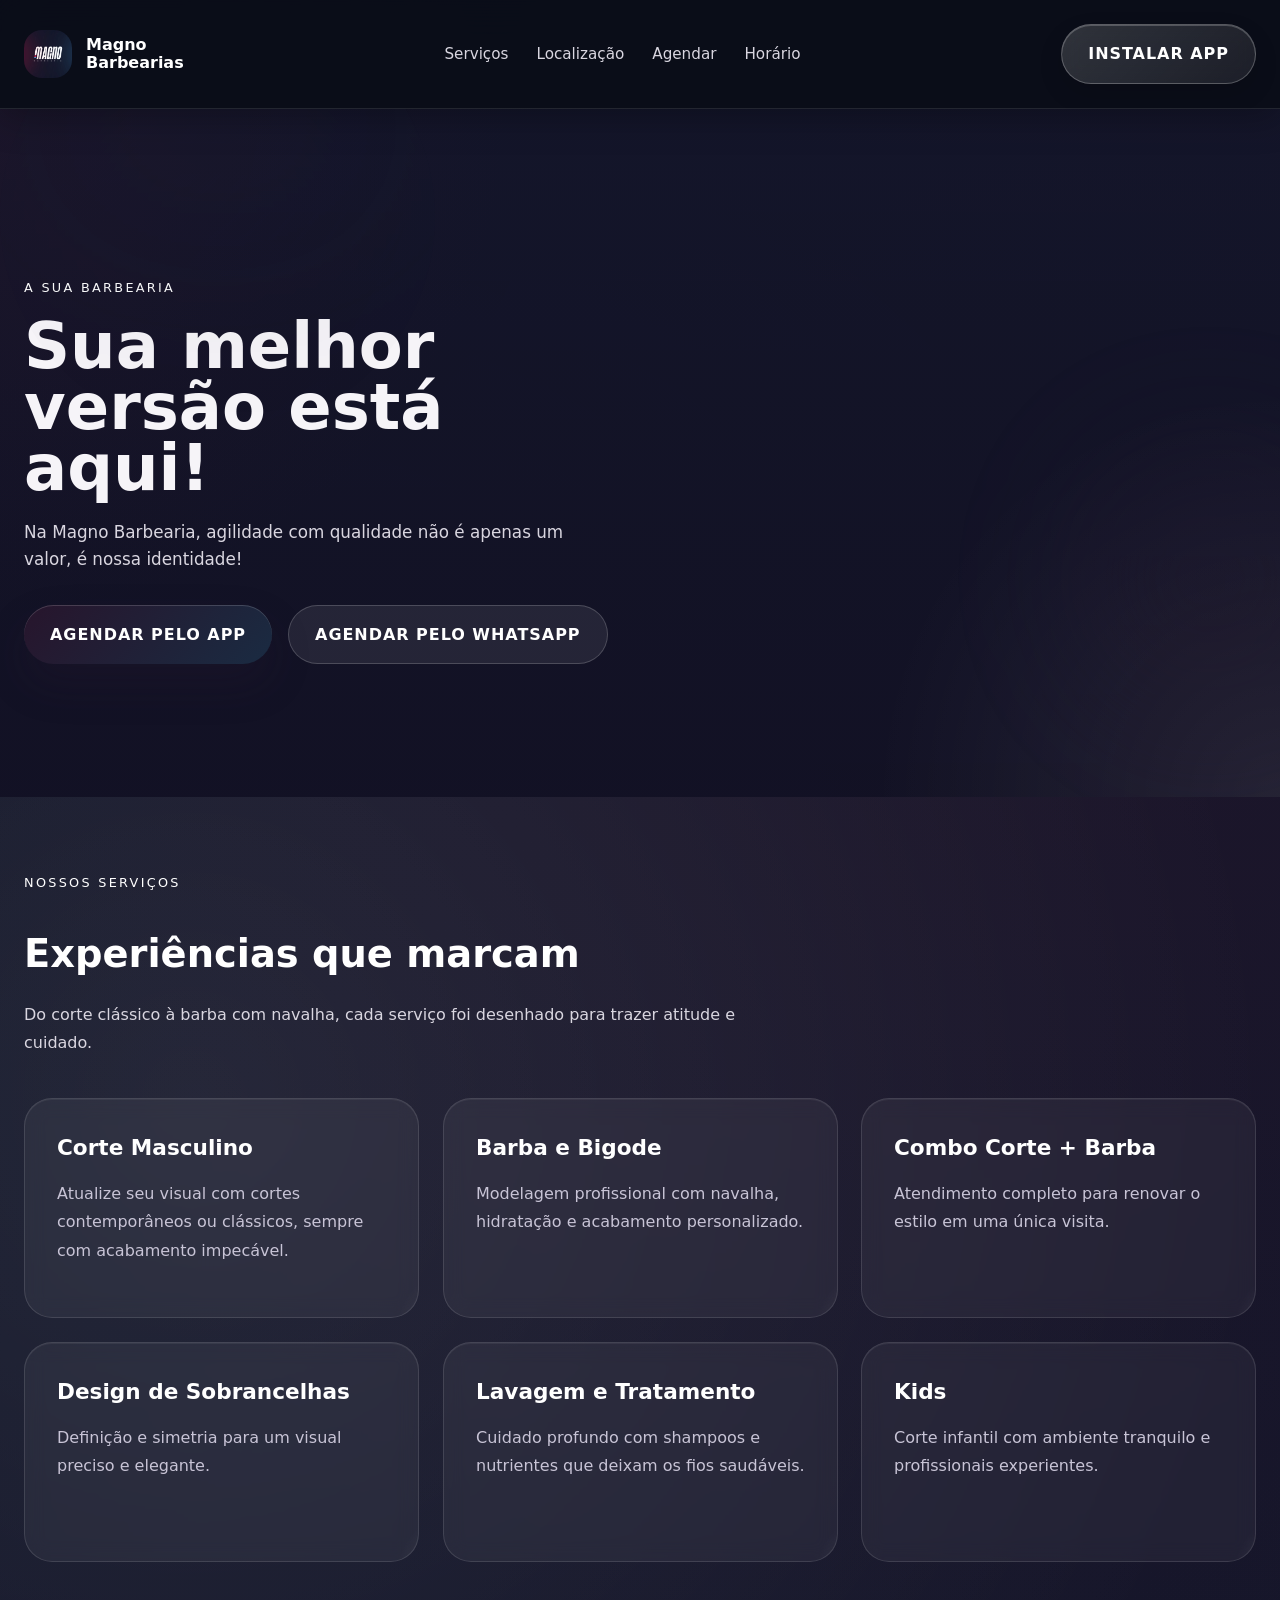
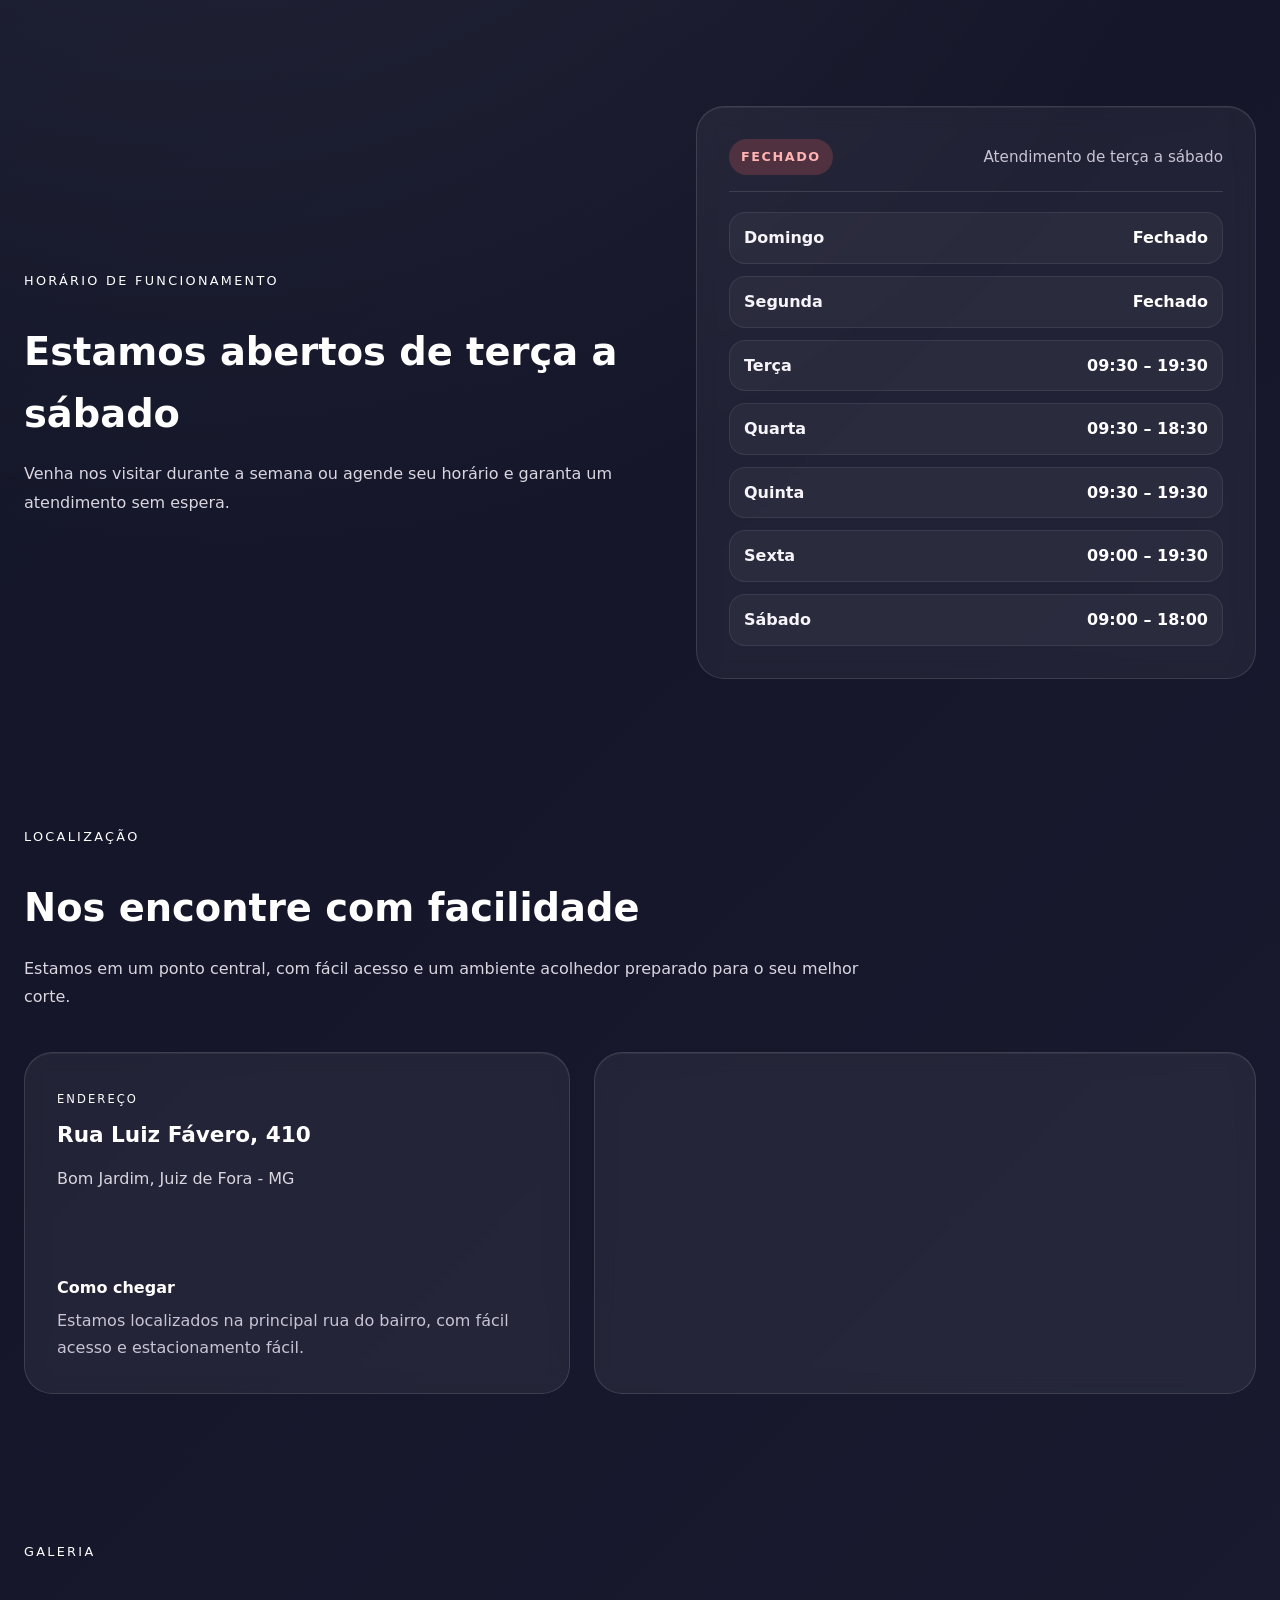
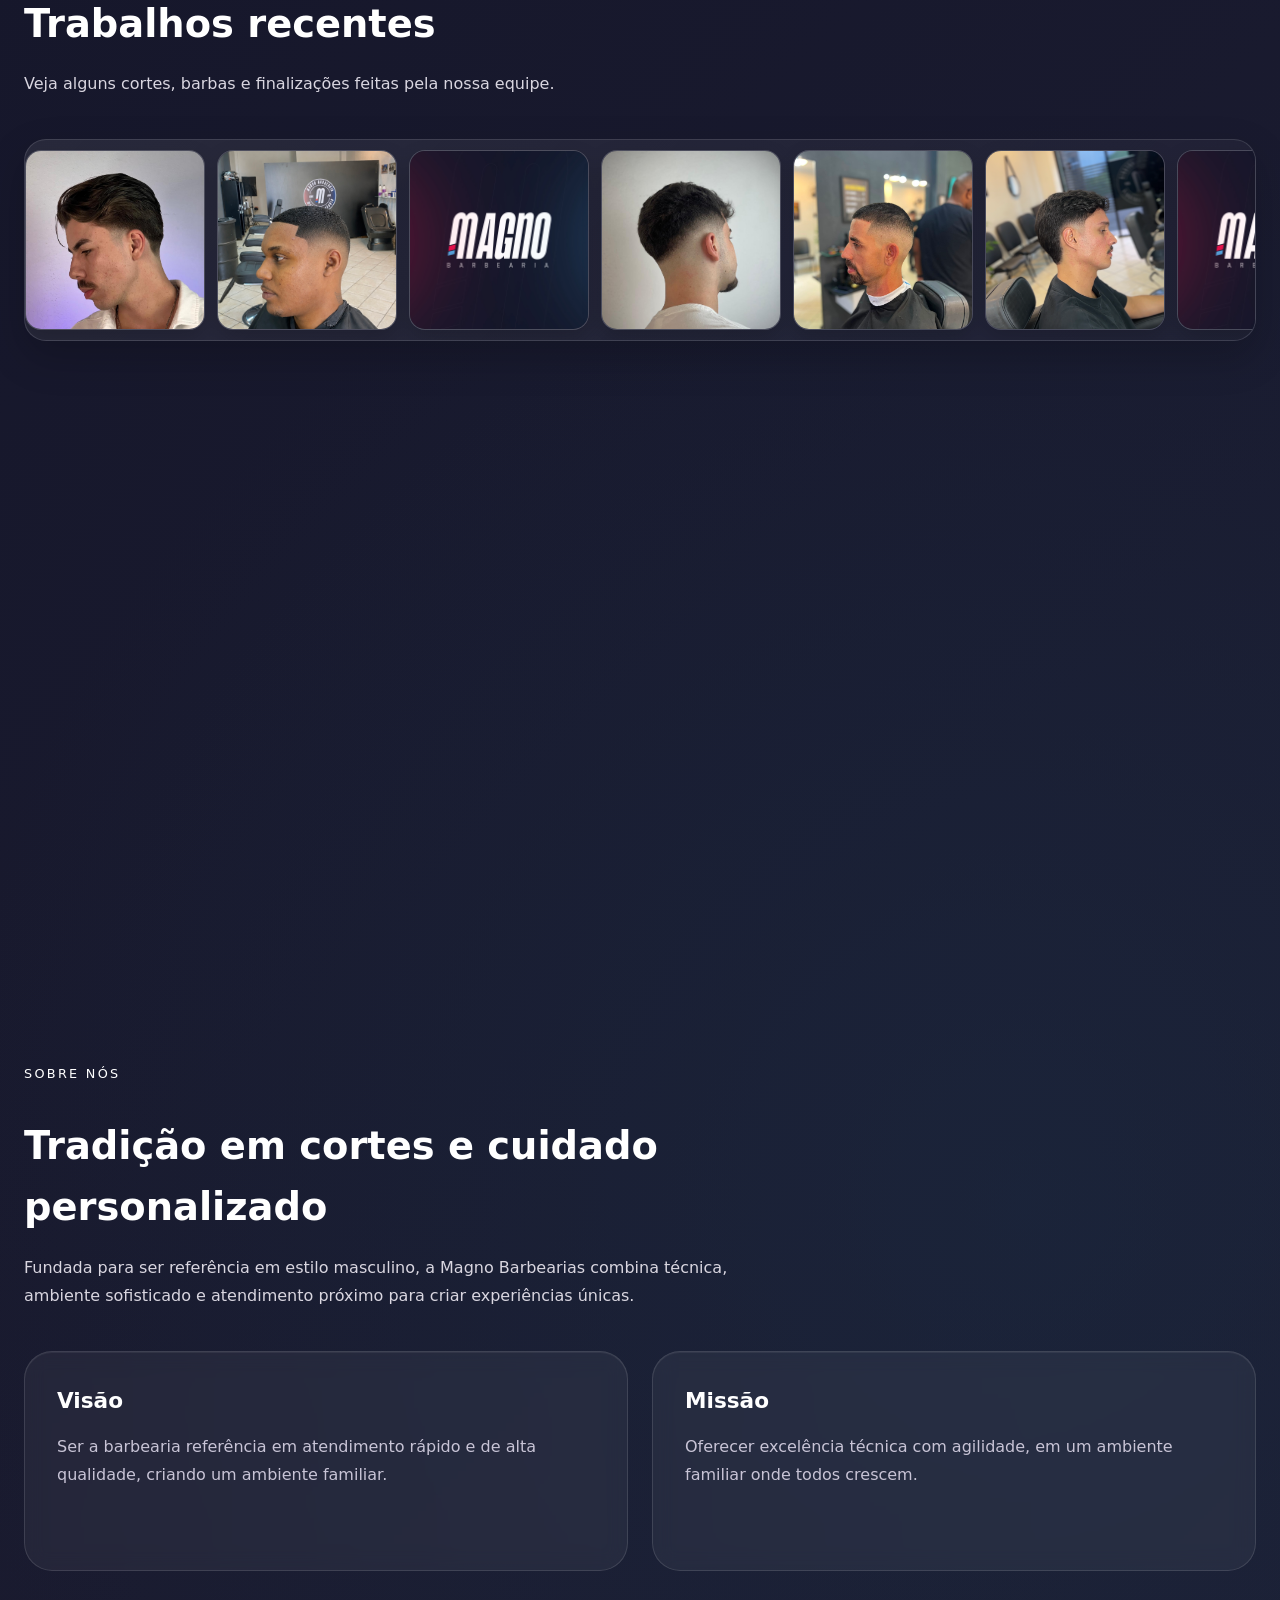
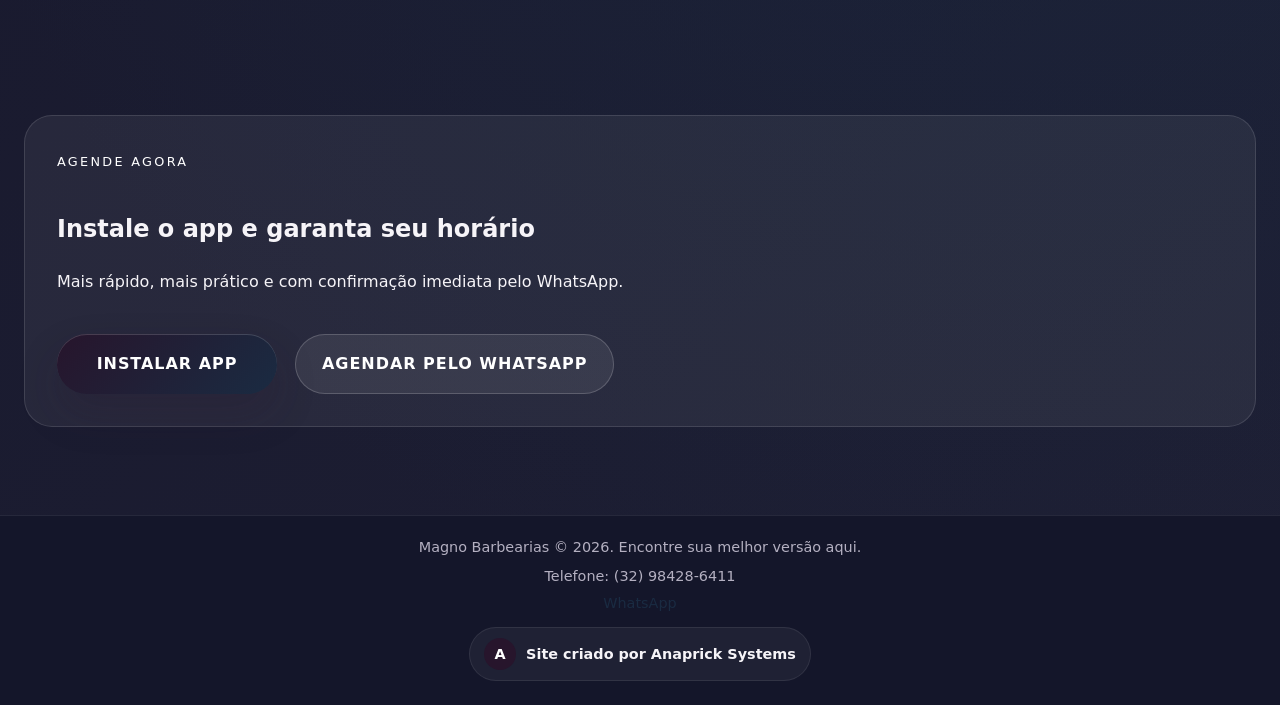
==== index.html @ bcb8aea9 "Atualizacao das fotos dos barbeiros" ====
<!DOCTYPE html>
<html lang="pt-BR">
<head>
    <meta charset="UTF-8">
    <meta name="viewport" content="width=device-width, initial-scale=1.0">
    <meta name="description" content="Magno Barbearias — cortes, barba e estilo premium em Juiz de Fora.">
    <title>Magno Barbearias</title>
    <link rel="icon" type="image/png" href="img/Perfil Nome escuro.jpg">
    <link rel="stylesheet" href="styles.css">
    <script src="index.js" defer></script>
</head>
<body>
    <header class="site-header">
        <div class="container header__inner">
            <a class="brand" href="#home">
                <img src="img/Perfil Nome escuro.jpg" alt="Logo Magno Barbearias" class="brand__logo">                <span>
                    <strong>Magno</strong><br>
                    Barbearias
                </span>
            </a>
            <nav class="nav">
                <a href="#servicos">Serviços</a>
                <a href="#localizacao">Localização</a>
                <a href="#agenda">Agendar</a>
                <a href="#horario">Horário</a>
            </nav>
            <a class="button button--nav" href="/install">Instalar App</a>
        </div>
    </header>

    <section id="home" class="hero">
        <div class="hero__overlay"></div>
        <div class="container hero__content">
            <div class="hero__copy">
                <p class="eyebrow">A Sua Barbearia</p>
                <h1>Sua melhor <br>versão está aqui!</h1>
                <p class="hero__text">Na Magno Barbearia, agilidade com qualidade não é apenas um valor, é nossa identidade!</p>
                <div class="hero__actions">
                    <a class="button button--primary" href="/install">Agendar pelo app</a>
                    <a class="button button--secondary" href="https://wa.me/5532984286411?text=Olá%20Magno%20Barbearias,%20quero%20agendar%20um%20corte" target="_blank" rel="noreferrer noopener">Agendar pelo WhatsApp</a>
                </div>
            </div>
            <!-- <div class="hero__media sm:hidden md:block">
                <video class="hero__video" autoplay loop muted playsinline poster="img/logogirando.mp4">
                    <source src="img/logogirando.mp4" type="video/mp4">
                </video>
            </div> -->
            <!-- <div class="hero__visual">
                <div class="hero__stage">
                    <div class="hero__orb hero__orb--one"></div>
                    <div class="hero__orb hero__orb--two"></div>
                    
                     <div class="hero__highlights">
                    <div class="highlight-card">
                        <span class="highlight__label">Acabamento</span>
                        <p>Detalhes precisos com cortes e barba alinhados ao seu perfil.</p>
                    </div>
                    <div class="highlight-card">
                        <span class="highlight__label">Ambiente</span>
                        <p>Espaço elegante com atendimento personalizado e clima relaxante.</p>
                    </div>
                    <div class="highlight-card">
                        <span class="highlight__label">Praticidade</span>
                        <p>App exclusivo para agendar horário rápido e sem burocracia.</p>
                    </div>
                </div>
            </div> -->
        </div>
    </section>

    <main class="container">
        <section id="servicos" class="section">
            <div class="section__header">
                <span class="eyebrow">Nossos serviços</span>
                <h2>Experiências que marcam</h2>
                <p>Do corte clássico à barba com navalha, cada serviço foi desenhado para trazer atitude e cuidado.</p>
            </div>
            <div class="grid grid--3">
                <article class="card card--premium">
                    <h3>Corte Masculino</h3>
                    <p>Atualize seu visual com cortes contemporâneos ou clássicos, sempre com acabamento impecável.</p>
                </article>
                <article class="card card--premium">
                    <h3>Barba e Bigode</h3>
                    <p>Modelagem profissional com navalha, hidratação e acabamento personalizado.</p>
                </article>
                <article class="card card--premium">
                    <h3>Combo Corte + Barba</h3>
                    <p>Atendimento completo para renovar o estilo em uma única visita.</p>
                </article>
                <article class="card card--premium">
                    <h3>Design de Sobrancelhas</h3>
                    <p>Definição e simetria para um visual preciso e elegante.</p>
                </article>
                <article class="card card--premium">
                    <h3>Lavagem e Tratamento</h3>
                    <p>Cuidado profundo com shampoos e nutrientes que deixam os fios saudáveis.</p>
                </article>
                <article class="card card--premium">
                    <h3>Kids</h3>
                    <p>Corte infantil com ambiente tranquilo e profissionais experientes.</p>
                </article>
            </div>
        </section>

        

        <section id="horario" class="section section--dark">
            <div class="hours-layout">
                <div class="section__header hours-layout__content">
                    <span class="eyebrow">Horário de Funcionamento</span>
                    <h2>Estamos abertos de terça a sábado</h2>
                    <p>Venha nos visitar durante a semana ou agende seu horário e garanta um atendimento sem espera.</p>
                </div>
                <div class="hours-card card">
                    <div class="hours-card__header">
                        <span id="hours-status" class="hours-card__badge">Verificando...</span>
                        <p>Atendimento de terça a sábado</p>
                    </div>
                    <ul class="hours-list">
                        <li><span>Domingo</span><strong>Fechado</strong></li>
                        <li><span>Segunda</span><strong>Fechado</strong></li>
                        <li><span>Terça</span><strong>09:30 – 19:30</strong></li>
                        <li><span>Quarta</span><strong>09:30 – 18:30</strong></li>
                        <li><span>Quinta</span><strong>09:30 – 19:30</strong></li>
                        <li><span>Sexta</span><strong>09:00 – 19:30</strong></li>
                        <li><span>Sábado</span><strong>09:00 – 18:00</strong></li>
                    </ul>
                </div>
            </div>
        </section>

        <section id="localizacao" class="section">
            <div class="section__header section__header--wide">
                <span class="eyebrow">Localização</span>
                <h2>Nos encontre com facilidade</h2>
                <p>Estamos em um ponto central, com fácil acesso e um ambiente acolhedor preparado para o seu melhor corte.</p>
            </div>
            <div class="location-grid">
                <div class="location-card card">
                    <div>
                        <span class="eyebrow eyebrow--small">Endereço</span>
                        <h3>Rua Luiz Fávero, 410</h3>
                        <p>Bom Jardim, Juiz de Fora - MG</p>
                    </div>
                    <div class="location-meta">
                        <div>
                            <strong>Como chegar</strong>
                            <span>Estamos localizados na principal rua do bairro, com fácil acesso e estacionamento fácil.</span>
                        </div>
                    </div>
                </div>
                <div class="map-card card">
                    <a href="https://www.google.com/maps/search/?api=1&query=Rua+Luiz+F%C3%A1vero%2C+410+Bom+Jardim+Juiz+de+Fora+MG" target="_blank" rel="noreferrer noopener" class="map-link">
                        <iframe
                            class="map-iframe"
                            src="https://www.google.com/maps?q=Rua%20Luiz%20F%C3%A1vero%2C%20410%2C%20Bom%20Jardim%2C%20Juiz%20de%20Fora%2C%20MG&z=15&output=embed"
                            loading="lazy"
                            referrerpolicy="no-referrer-when-downgrade"
                            allowfullscreen
                            title="Localização da Magno Barbearias"
                        ></iframe>
                    </a>
                </div>
            </div>
        </section>

        <section id="galeria" class="section">
            <div class="section__header">
                <span class="eyebrow">Galeria</span>
                <h2>Trabalhos recentes</h2>
                <p>Veja alguns cortes, barbas e finalizações feitas pela nossa equipe.</p>
            </div>
            <div class="gallery-viewport">
                <div class="gallery-track">
                    <div class="gallery-set">
                        <article class="gallery-card"><img src="img/corte1.jpeg" alt="Corte da Magno Barbearias"></article>
                        <article class="gallery-card"><img src="img/corte5.JPG.jpeg" alt="Corte da Magno Barbearias"></article>
                        <article class="gallery-card"><img src="img/Perfil Nome escuro.jpg" alt="Logo da Magno Barbearias"></article>
                        <article class="gallery-card"><img src="img/corte3.jpeg" alt="Corte da Magno Barbearias"></article>
                        <article class="gallery-card"><img src="img/corte10.jpeg" alt="Corte da Magno Barbearias"></article>
                        <article class="gallery-card"><img src="img/corte12.png" alt="Corte da Magno Barbearias"></article>
                        <article class="gallery-card"><img src="img/Perfil Nome escuro.jpg" alt="Logo da Magno Barbearias"></article>
                        <article class="gallery-card"><img src="img/corte8.JPG.jpeg" alt="Corte da Magno Barbearias"></article>
                    </div>
                    <div class="gallery-set" aria-hidden="true">
                        <article class="gallery-card"><img src="img/corte2.jpeg" alt="Corte da Magno Barbearias"></article>
                        <article class="gallery-card"><img src="img/corte6.JPG.jpeg" alt="Corte da Magno Barbearias"></article>
                        <article class="gallery-card"><img src="img/corte4.jpeg" alt="Corte da Magno Barbearias"></article>
                        <article class="gallery-card"><img src="img/Perfil Nome escuro.jpg" alt="Logo da Magno Barbearias"></article>
                        <article class="gallery-card"><img src="img/corte7.JPG.jpeg" alt="Corte da Magno Barbearias"></article>
                        <article class="gallery-card"><img src="img/corte9.jpeg" alt="Corte da Magno Barbearias"></article>
                        <article class="gallery-card"><img src="img/Perfil Nome escuro.jpg" alt="Logo da Magno Barbearias"></article>
                        <article class="gallery-card"><img src="img/corte11.jpeg" alt="Corte da Magno Barbearias"></article>
                        

                    </div>
                </div>
            </div>
        </section>

        <section id="equipe" class="section">
            <div class="section__header">
                <span class="eyebrow">Nossa Equipe</span>
                <h2>Barbeiros especializados</h2>
                <p>Conheça nossos profissionais</p>
            </div>
            <div class="team-grid">
                <article class="team-card card">
                    <div class="team-avatar">
                        <img src="img/magno.png" alt="Foto de Magno">
                    </div>
                    <h3>Juan</h3>
                    <!-- <p>Especialista em cortes clássicos e estilos modernos com acabamento de alta precisão.</p> -->
                </article>
                <article class="team-card card">
                    <div class="team-avatar">
                        <img src="img/leo.png" alt="Foto de Léo">
                    </div>
                    <h3>Léo</h3>
                    <!-- <p>Barbeiro com foco em barba e design facial, garantindo um visual elegante e limpo.</p> -->
                </article>
                <article class="team-card card">
                    <div class="team-avatar">
                        <img src="img/riler.png" alt="Foto de Riler">
                    </div>
                    <h3>Riler</h3>
                    <!-- <p>Atendimento diferenciado e cortes personalizados para cada tipo de cabelo.</p> -->
                </article>
            </div>
        </section>
        
        <section id="sobre" class="section">
            <div class="section__header">
                <span class="eyebrow">Sobre Nós</span>
                <h2>Tradição em cortes e cuidado personalizado</h2>
                <p>Fundada para ser referência em estilo masculino, a Magno Barbearias combina técnica, ambiente sofisticado e atendimento próximo para criar experiências únicas.</p>
            </div>
            <div class="about-grid">
                <div class="about-card card">
                    <h3>Visão</h3>
                    <p>Ser a barbearia referência em atendimento rápido e de alta qualidade, criando um ambiente
familiar.</p>
                </div>
                <div class="about-card card">
                    <h3>Missão</h3>
                    <p>Oferecer excelência técnica com agilidade, em um ambiente familiar onde todos crescem.</p>
                </div>
            </div>
        </section>

        <section id="agenda" class="section section--cta">
            <div class="cta-card">
                <div>
                    <span class="eyebrow">Agende agora</span>
                    <h2>Instale o app e garanta seu horário</h2>
                    <p>Mais rápido, mais prático e com confirmação imediata pelo WhatsApp.</p>
                </div>
                <div class="cta-actions">
                    <a class="button button--primary button--large" href="/install" role="button">Instalar App</a>
                    <a class="button button--secondary button--large" href="https://wa.me/5532984286411?text=Olá%20Magno%20Barbearias,%20quero%20agendar%20um%20corte" target="_blank" rel="noreferrer noopener">Agendar pelo WhatsApp</a>
                </div>
            </div>
        </section>


    </main>

    <footer class="footer">
        <div class="container footer__content">
            <div class="footer__info">
                <p class="footer__text">Magno Barbearias © <span id="year">2026</span>. Encontre sua melhor versão aqui.</p>
                <div class="footer__contact">
                    <span>Telefone: (32) 98428-6411</span>
                    <a class="footer__link" href="https://wa.me/5532984286411" target="_blank" rel="noreferrer noopener">WhatsApp</a>
                </div>
            </div>
            <a class="made-by" href="https://anaprick.vercel.app" target="_blank" rel="noreferrer noopener">
                <span class="made-by__logo">A</span>
                <span>Site criado por Anaprick Systems</span>
            </a>
        </div>
    </footer>
</body>
---- styles.css ----
* {
    box-sizing: border-box;
}

html {
    scroll-behavior: smooth;
}

:root {
    --scroll-y: 0px;
    --scroll-progress: 0;
}

body {
    margin: 0;
    padding: 0;
    min-height: 100%;
    font-family: "Inter", system-ui, -apple-system, BlinkMacSystemFont, "Segoe UI", sans-serif;
    color: #f6f4f8;
    line-height: 1.6;
    overflow-x: hidden;
    position: relative;
    background:
        radial-gradient(circle at 15% 20%, rgba(255,255,255,0.08), transparent 24%),
        radial-gradient(circle at 85% 10%, rgba(39,21,44,0.5), transparent 24%),
        radial-gradient(circle at 80% 80%, rgba(26,43,66,0.5), transparent 24%),
        linear-gradient(135deg, #0f1426 0%, #15162a 40%, #1e1f34 100%);
}

body::before,
body::after {
    content: "";
    position: fixed;
    width: 34vw;
    height: 34vw;
    border-radius: 50%;
    filter: blur(110px);
    opacity: 0.34;
    pointer-events: none;
    z-index: 0;
    animation: drift 16s ease-in-out infinite alternate;
}

body::after {
    content: "";
    position: fixed;
    inset: 0;
    background-image: linear-gradient(rgba(255,255,255,0.05) 1px, transparent 1px), linear-gradient(90deg, rgba(255,255,255,0.05) 1px, transparent 1px);
    background-size: 36px 36px;
    mask-image: linear-gradient(180deg, rgba(0,0,0,0.85), transparent);
    opacity: 0.18;
    pointer-events: none;
    z-index: 0;
}

body::before {
    top: -10vw;
    left: -8vw;
    background: #27152c;
}

body::after {
    right: -10vw;
    bottom: -10vw;
    background: #1a2b42;
    animation-duration: 20s;
}

a {
    color: inherit;
    text-decoration: none;
}

button,
input,
select,
textarea {
    font: inherit;
}

.container {
    width: min(1280px, calc(100% - 48px));
    max-width: 1280px;
    margin: 0 auto;
    position: relative;
    z-index: 1;
}

.site-header {
    position: sticky;
    top: 0;
    left: 0;
    right: 0;
    width: 100%;
    z-index: 50;
    padding-top: 0;
    backdrop-filter: blur(20px);
    background: rgba(10, 13, 24, 0.95);
    border-bottom: 1px solid rgba(255, 255, 255, 0.1);
    box-shadow: 0 8px 36px rgba(0, 0, 0, 0.28);
    transition: background 0.3s ease, box-shadow 0.3s ease, transform 0.3s ease;
}

.site-header.is-scrolled {
    background: rgba(8, 10, 20, 0.94);
    box-shadow: 0 14px 42px rgba(0, 0, 0, 0.34);
    transform: translateY(2px);
}

.header__inner {
    display: flex;
    align-items: center;
    justify-content: space-between;
    gap: 24px;
    padding: 24px 0;
    width: min(1280px, calc(100% - 48px));
    max-width: 1280px;
    margin: 0 auto;
    position: relative;
    z-index: 1;
}

.brand {
    display: inline-flex;
    align-items: center;
    gap: 14px;
    color: #fff;
    font-weight: 700;
    line-height: 1.1;
}

.brand__logo {
    width: 48px;
    height: 48px;
    border-radius: 18px;
    object-fit: cover;
    display: block;
    animation: float 4.2s ease-in-out infinite;
    transition: transform 0.3s ease, box-shadow 0.3s ease;
}

.brand:hover .brand__logo,
.site-header.is-scrolled .brand__logo {
    transform: rotate(6deg) scale(1.04);
    box-shadow: 0 12px 24px rgba(39, 21, 44, 0.28);
}

.nav {
    display: flex;
    align-items: center;
    gap: 28px;
    font-size: 0.95rem;
    color: #d9d6e0;
}

.nav a {
    transition: color 0.2s ease, transform 0.2s ease;
}

.nav a:hover {
    color: #ffffff;
    transform: translateY(-1px);
}

.button--nav {
    padding: 12px 20px;
    background: linear-gradient(135deg, rgba(255,255,255,0.16), rgba(255,255,255,0.08));
    color: #ffffff;
    border: 1px solid rgba(255, 255, 255, 0.24);
    border-radius: 999px;
    font-weight: 700;
    box-shadow: 0 10px 24px rgba(0, 0, 0, 0.14), inset 0 1px 0 rgba(255,255,255,0.2);
    backdrop-filter: blur(10px);
}

.hero {
    position: relative;
    padding: 96px 0 72px;
    overflow: hidden;
    isolation: isolate;
}

.hero::before,
.hero::after {
    content: "";
    position: absolute;
    border-radius: 50%;
    filter: blur(60px);
    opacity: 0.35;
    pointer-events: none;
    z-index: 0;
    animation: drift 16s ease-in-out infinite alternate;
}

.hero::before {
    width: 220px;
    height: 220px;
    top: 10%;
    left: -40px;
    background: rgba(255,255,255,0.12);
}

.hero::after {
    width: 300px;
    height: 300px;
    right: -80px;
    bottom: 10%;
    background: rgba(39, 21, 44, 0.4);
    animation-duration: 20s;
}

.hero__overlay {
    position: absolute;
    inset: 0;
    background: radial-gradient(circle at top left, rgba(64, 20, 48, 0.16), transparent 35%),
                radial-gradient(circle at bottom right, rgba(255, 255, 255, 0.08), transparent 28%),
                linear-gradient(180deg, rgba(20, 22, 42, 0.92), rgba(18, 17, 36, 0.96));
    z-index: 0;
}

.hero__content {
    position: relative;
    display: grid;
    grid-template-columns: 1.15fr 0.95fr;
    gap: 34px;
    align-items: center;
    min-height: 520px;
    z-index: 1;
}

.hero__copy {
    max-width: 620px;
    transition: transform 0.35s ease;
}

.hero__media {
    display: none;
    justify-content: center;
    align-items: center;
}

.hero__video {
    width: min(100%, 460px);
    max-width: 460px;
    border: none;
    border-radius: 0;
    box-shadow: none;
    background: transparent;
    object-fit: contain;
    display: block;
}

.hero__copy h1 {
    margin: 0 0 20px;
    font-size: clamp(3rem, 5vw, 4.5rem);
    line-height: 0.95;
}

.hero__text {
    margin: 0 0 32px;
    color: #d9d6e0;
    font-size: 1.05rem;
    max-width: 560px;
}

.hero__actions {
    display: flex;
    flex-wrap: wrap;
    gap: 16px;
}

.hero__visual {
    display: grid;
    gap: 20px;
}

.sm\:hidden {
    display: none;
}

@media (min-width: 768px) {
    .md\:block {
        display: flex;
    }
}

.hero__stage {
    position: relative;
    padding: 20px;
    border-radius: 32px;
    background: linear-gradient(135deg, rgba(255,255,255,0.14), rgba(255,255,255,0.06));
    border: 1px solid rgba(255,255,255,0.16);
    box-shadow: 0 24px 50px rgba(0, 0, 0, 0.28);
    overflow: hidden;
    transform: translate3d(0, calc(var(--scroll-y, 0px) * -0.02), 0);
    transition: transform 0.35s ease;
}

.hero__orb {
    position: absolute;
    border-radius: 50%;
    filter: blur(18px);
    opacity: 0.65;
}

.hero__orb--one {
    inset: auto auto 16px -20px;
    width: 120px;
    height: 120px;
    background: rgba(255,255,255,0.24);
}

.hero__orb--two {
    inset: 14px -30px auto auto;
    width: 140px;
    height: 140px;
    background: rgba(39, 21, 44, 0.5);
}

.hero__portrait-card {
    position: relative;
    z-index: 1;
    border-radius: 24px;
    padding: 20px;
    background: rgba(8, 10, 20, 0.82);
    border: 1px solid rgba(255,255,255,0.12);
    box-shadow: inset 0 1px 0 rgba(255,255,255,0.1);
    transition: transform 0.35s ease;
}

.hero__logo-ring {
    width: min(220px, 100%);
    margin: 0 auto 18px;
    padding: 12px;
    border-radius: 50%;
    background: linear-gradient(135deg, rgba(255,255,255,0.16), rgba(39,21,44,0.35));
    box-shadow: 0 16px 36px rgba(0, 0, 0, 0.24);
}

.hero__logo-ring img {
    width: 100%;
    display: block;
    border-radius: 50%;
    object-fit: cover;
    aspect-ratio: 1;
}

.hero__portrait-copy {
    display: flex;
    flex-direction: column;
    gap: 4px;
    margin-top: 16px;
}

.hero__portrait-copy span {
    color: #d9d6e0;
    font-size: 0.78rem;
    text-transform: uppercase;
    letter-spacing: 0.2em;
}

.hero__portrait-copy strong {
    color: #ffffff;
    font-size: 1.05rem;
}

.button {
    display: inline-flex;
    align-items: center;
    justify-content: center;
    padding: 16px 26px;
    border-radius: 999px;
    text-transform: uppercase;
    font-weight: 700;
    letter-spacing: 0.06em;
    transition: transform 0.2s ease, box-shadow 0.2s ease, background 0.2s ease;
}

.button:hover {
    transform: translateY(-2px) scale(1.01);
}

.button--primary {
    background: linear-gradient(135deg, #27152c 0%, #1a2b42 100%);
    color: #ffffff;
    box-shadow: 0 20px 40px rgba(39, 21, 44, 0.22), inset 0 1px 0 rgba(255,255,255,0.16);
}

.button--secondary {
    background: rgba(255,255,255,0.08);
    border: 1px solid rgba(255,255,255,0.18);
    color: #fff;
}

.button--large {
    min-width: 220px;
}

.hero__highlights {
    display: grid;
    gap: 20px;
    transition: transform 0.35s ease;
}

.highlight-card {
    padding: 28px;
    border-radius: 24px;
    background: rgba(255,255,255,0.06);
    border: 1px solid rgba(255,255,255,0.14);
    backdrop-filter: blur(10px);
    box-shadow: 0 16px 40px rgba(0, 0, 0, 0.16), inset 0 1px 0 rgba(255,255,255,0.08);
    position: relative;
    overflow: hidden;
}

.highlight-card::before {
    content: "";
    position: absolute;
    inset: 0;
    background: linear-gradient(120deg, transparent 10%, rgba(255,255,255,0.12) 50%, transparent 90%);
    transform: translateX(-100%);
    transition: transform 0.8s ease;
}

.highlight-card:hover::before {
    transform: translateX(100%);
}

.highlight__label {
    display: inline-flex;
    padding: 8px 14px;
    border-radius: 999px;
    background: rgba(255, 255, 255, 0.12);
    color: #ffffff;
    text-transform: uppercase;
    letter-spacing: 0.12em;
    font-size: 0.75rem;
    margin-bottom: 14px;
}

.highlight-card p {
    margin: 0;
    color: #d9d6e0;
    line-height: 1.8;
}

.eyebrow {
    display: inline-block;
    margin-bottom: 18px;
    color: #ffffff;
    letter-spacing: 0.18em;
    text-transform: uppercase;
    font-size: 0.8rem;
}

.eyebrow--small {
    margin-bottom: 10px;
    font-size: 0.72rem;
}

.section {
    padding: 72px 0;
}

/* .section--dark {
    background: linear-gradient(180deg, rgba(20,22,42,0.96), rgba(20,22,42,0.99));
} */

.section--cta {
    padding: 72px 0 88px;
}

.section__header {
    max-width: 760px;
    margin-bottom: 40px;
}

.section__header--center {
    margin-left: auto;
    margin-right: auto;
    text-align: center;
}

.about-grid,
.team-grid {
    display: grid;
    gap: 24px;
}

.about-grid {
    grid-template-columns: repeat(2, minmax(0, 1fr));
}

.hours-layout {
    display: grid;
    grid-template-columns: minmax(0, 1fr) minmax(320px, 560px);
    gap: 32px;
    align-items: center;
}

.hours-layout__content {
    margin-bottom: 0;
}

.hours-card {
    max-width: none;
    padding: 28px;
    background: rgba(255,255,255,0.06);
    box-shadow: 0 18px 40px rgba(0, 0, 0, 0.14);
}

.hours-card__header {
    display: flex;
    align-items: center;
    justify-content: space-between;
    gap: 12px;
    margin-bottom: 20px;
    padding-bottom: 16px;
    border-bottom: 1px solid rgba(255,255,255,0.12);
}

.hours-card__badge {
    display: inline-flex;
    align-items: center;
    justify-content: center;
    padding: 8px 12px;
    border-radius: 999px;
    background: rgba(255, 255, 255, 0.12);
    color: #ffffff;
    font-size: 0.8rem;
    font-weight: 700;
    letter-spacing: 0.12em;
    text-transform: uppercase;
    transition: background 0.25s ease, color 0.25s ease;
}

.hours-card__badge.is-open {
    background: rgba(76, 175, 80, 0.22);
    color: #b8f5bd;
}

.hours-card__badge.is-closed {
    background: rgba(255, 99, 99, 0.2);
    color: #ffb3b3;
}

.hours-card__header p {
    margin: 0;
    color: #d9d6e0;
    font-size: 0.95rem;
}

.hours-list {
    list-style: none;
    margin: 0;
    padding: 0;
    display: grid;
    gap: 12px;
}

.hours-list li {
    display: flex;
    align-items: center;
    justify-content: space-between;
    gap: 16px;
    padding: 12px 14px;
    border-radius: 16px;
    background: rgba(255,255,255,0.04);
    border: 1px solid rgba(255,255,255,0.08);
    transition: background 0.25s ease, border-color 0.25s ease, transform 0.25s ease;
}

.hours-list li:hover {
    background: rgba(255,255,255,0.12);
    border-color: rgba(255,255,255,0.24);
    transform: translateY(-2px);
}

.hours-list span {
    color: #f6f4f8;
    font-weight: 600;
}

.hours-list strong {
    color: #ffffff;
    font-weight: 700;
}

.gallery-viewport {
    position: relative;
    overflow: hidden;
    border-radius: 22px;
    padding: 10px 0;
    border: 1px solid rgba(255,255,255,0.12);
    background: linear-gradient(135deg, rgba(255,255,255,0.08), rgba(255,255,255,0.03));
    box-shadow: 0 16px 40px rgba(0, 0, 0, 0.2);
}

.gallery-track {
    display: flex;
    width: max-content;
    gap: 12px;
    animation: gallery-scroll 20s linear infinite;
    will-change: transform;
}

.gallery-set {
    display: flex;
    gap: 12px;
    flex-shrink: 0;
}

.gallery-card {
    flex: 0 0 auto;
    width: clamp(120px, 16vw, 180px);
    aspect-ratio: 1 / 1;
    border-radius: 16px;
    overflow: hidden;
    border: 1px solid rgba(255,255,255,0.14);
    background: rgba(255,255,255,0.05);
    box-shadow: 0 8px 20px rgba(0, 0, 0, 0.16);
    transition: transform 0.3s ease, box-shadow 0.3s ease;
}

.gallery-card img {
    width: 100%;
    height: 100%;
    display: block;
    object-fit: cover;
}

.gallery-card:hover {
    transform: translateY(-4px) scale(1.02);
    box-shadow: 0 16px 36px rgba(0, 0, 0, 0.24);
}

.gallery-viewport:hover .gallery-track {
    animation-play-state: paused;
}

.team-grid {
    grid-template-columns: repeat(3, minmax(0, 1fr));
}

.team-card {
    text-align: center;
    transition: transform 0.3s ease, box-shadow 0.3s ease, border-color 0.3s ease;
    position: relative;
    overflow: hidden;
    transform-origin: center;
    transform: scale(1);
}

.team-card.card:hover {
    transform: translateY(-10px) scale(1.08);
    box-shadow: 0 24px 60px rgba(0, 0, 0, 0.28);
    border-color: rgba(255,255,255,0.32);
    z-index: 2;
}

.team-avatar {
    width: 96px;
    height: 96px;
    margin: 0 auto 20px;
    border-radius: 50%;
    overflow: hidden;
    border: 3px solid rgba(255,255,255,0.2);
    background: linear-gradient(135deg, #27152c 0%, #1a2b42 100%);
    box-shadow: 0 14px 30px rgba(0, 0, 0, 0.18);
    display: grid;
    place-items: center;
}

.team-avatar img {
    width: 100%;
    height: 100%;
    object-fit: cover;
    object-position: center top;
    display: block;
}

.team-card h3 {
    margin-bottom: 10px;
}

.team-card p {
    color: #c8c4d6;
}

.section__header--wide {
    max-width: 840px;
}

.section__header h2 {
    margin: 12px 0 16px;
    font-size: clamp(2rem, 3vw, 2.85rem);
    color: #fff;
}

.section__header p {
    margin: 0;
    color: #d9d6e0;
    line-height: 1.8;
}

.grid {
    display: grid;
    gap: 24px;
}

.grid--3 {
    grid-template-columns: repeat(3, minmax(0, 1fr));
}

.card {
    background: rgba(255,255,255,0.05);
    border: 1px solid rgba(255,255,255,0.12);
    border-radius: 28px;
    padding: 32px;
    min-height: 220px;
    transition: transform 0.3s ease, border-color 0.3s ease, box-shadow 0.3s ease, background 0.3s ease;
    backdrop-filter: blur(10px);
    position: relative;
    overflow: hidden;
    box-shadow: inset 0 1px 0 rgba(255,255,255,0.06);
}

.card::after {
    content: "";
    position: absolute;
    inset: auto -30% -40% auto;
    width: 140px;
    height: 140px;
    background: radial-gradient(circle, rgba(255,255,255,0.12), transparent 70%);
    pointer-events: none;
}

.card:hover {
    transform: translateY(-6px) scale(1.01);
    border-color: rgba(255,255,255,0.22);
    box-shadow: 0 18px 44px rgba(0, 0, 0, 0.22);
}

.card.card--premium,
.about-card.card {
    transform: scale(1);
    transform-origin: center;
}

.card.card--premium:hover,
.about-card.card:hover,
.location-card.card:hover {
    transform: translateY(-10px) scale(1.08);
    background: linear-gradient(135deg, rgba(255,255,255,0.16), rgba(255,255,255,0.08));
    border-color: rgba(255,255,255,0.3);
    box-shadow: 0 24px 60px rgba(0, 0, 0, 0.28);
    z-index: 2;
}

.card.card--premium:hover h3,
.card.card--premium:hover p,
.about-card.card:hover h3,
.about-card.card:hover p,
.location-card.card:hover h3,
.location-card.card:hover p,
.location-card.card:hover span {
    color: #ffffff;
}

.card, .highlight-card, .gallery-item, .team-card, .location-card, .map-card, .cta-card {
    will-change: transform, opacity;
}

.card h3 {
    margin-top: 0;
    margin-bottom: 14px;
    font-size: 1.35rem;
    color: #fff;
}

.card p {
    margin: 0;
    color: #c8c4d6;
    line-height: 1.8;
}

.location-grid {
    display: grid;
    grid-template-columns: minmax(0, 0.95fr) minmax(320px, 1.15fr);
    gap: 24px;
    align-items: stretch;
}

.location-card,
.map-card,
.cta-card {
    background: rgba(255,255,255,0.06);
    border: 1px solid rgba(255,255,255,0.12);
    border-radius: 28px;
    padding: 32px;
}

.location-card {
    display: flex;
    flex-direction: column;
    justify-content: space-between;
    gap: 20px;
}

.location-card h3 {
    margin-top: 0;
    margin-bottom: 12px;
    color: #ffffff;
}

.location-card p {
    margin: 0;
    color: #d9d6e0;
    line-height: 1.8;
}

.location-meta {
    display: grid;
    gap: 16px;
}

.location-meta strong {
    display: block;
    color: #fff;
    margin-bottom: 6px;
}

.location-meta span {
    color: #c8c4d6;
    line-height: 1.7;
}

.button--small {
    width: fit-content;
    padding: 12px 18px;
    font-size: 0.85rem;
}

.map-card {
    padding: 0;
    overflow: hidden;
}

.map-link {
    display: block;
    width: 100%;
    height: 100%;
}

.map-iframe {
    width: 100%;
    min-height: 340px;
    border: 0;
    display: block;
    border-radius: 20px;
}

.map-card:hover {
    border-color: rgba(39, 21, 44, 0.35);
}

.nav a.active {
    color: #ffffff;
}

.download-grid {
    display: grid;
    grid-template-columns: repeat(2, minmax(0, 1fr));
    gap: 20px;
    margin-top: 24px;
}

.download-grid.single-column {
    grid-template-columns: minmax(0, 560px);
    justify-content: center;
}

.download-card {
    display: grid;
    gap: 16px;
    padding: 32px;
    border-radius: 28px;
    background: rgba(255,255,255,0.06);
    border: 1px solid rgba(255,255,255,0.12);
    transition: transform 0.2s ease, border-color 0.2s ease, background 0.2s ease;
    color: #fff;
    text-decoration: none;
}

.download-card:hover {
    transform: translateY(-6px);
    border-color: rgba(39, 21, 44, 0.35);
    background: rgba(39, 21, 44, 0.08);
}

.download-card span {
    color: #ffffff;
    text-transform: uppercase;
    letter-spacing: 0.18em;
    font-size: 0.8rem;
}

.download-card strong {
    font-size: 1.5rem;
    line-height: 1.1;
}

.download-card--apple {
    background: linear-gradient(135deg, rgba(255,255,255,0.08), rgba(60,63,86,0.8));
}

.download-card--google {
    background: linear-gradient(135deg, rgba(255,255,255,0.06), rgba(50,67,113,0.85));
}

.section--download {
    /* background: linear-gradient(180deg, rgba(20,22,42,0.96), rgba(18,17,36,0.98)); */
    padding-top: 72px;
    padding-bottom: 72px;
}

.cta-card {
    display: grid;
    gap: 24px;
}

.cta-actions {
    display: flex;
    flex-wrap: wrap;
    gap: 18px;
}

.small-text {
    margin-top: 20px;
    color: #b4b0c1;
    text-align: center;
}

.footer {
    padding: 20px 0 24px;
    background: #14162a;
    border-top: 1px solid rgba(255,255,255,0.08);
    position: relative;
    z-index: 1;
}

.footer__content {
    display: flex;
    flex-direction: column;
    align-items: center;
    justify-content: center;
    gap: 12px;
    color: #b4b0c1;
    text-align: center;
}

.footer__info {
    display: flex;
    flex-direction: column;
    align-items: center;
    gap: 6px;
}

.footer__text,
.footer__contact {
    margin: 0;
    font-size: 0.9rem;
}

.footer__contact {
    display: flex;
    flex-direction: column;
    align-items: center;
    gap: 4px;
}

.footer__link {
    color: #1a2b42;
}

.made-by {
    display: inline-flex;
    align-items: center;
    justify-content: center;
    gap: 10px;
    color: #f6f4f8;
    font-size: 0.9rem;
    font-weight: 600;
    text-decoration: none;
    padding: 10px 14px;
    border-radius: 999px;
    background: rgba(255,255,255,0.05);
    border: 1px solid rgba(255,255,255,0.08);
    transition: transform 0.2s ease, background 0.2s ease;
}

.made-by:hover {
    transform: translateY(-2px);
    background: rgba(39, 21, 44, 0.12);
}

.made-by__logo {
    width: 32px;
    height: 32px;
    display: grid;
    place-items: center;
    background: #27152c;
    color: #ffffff;
    border-radius: 50%;
    font-weight: 800;
}

@keyframes float {
    0%,
    100% {
        transform: translateY(0px);
    }
    50% {
        transform: translateY(-6px);
    }
}

@keyframes gallery-scroll {
    from {
        transform: translateX(0);
    }
    to {
        transform: translateX(calc(-50% - 6px));
    }
}

@keyframes drift {
    0% {
        transform: translate3d(0, 0, 0) scale(1);
    }
    100% {
        transform: translate3d(24px, -20px, 0) scale(1.08);
    }
}

.reveal {
    opacity: 0;
    transform: translateY(28px) scale(0.98);
    transition: opacity 0.8s ease, transform 0.8s cubic-bezier(0.2, 0.8, 0.2, 1);
}

.reveal.is-visible {
    opacity: 1;
    transform: translateY(0) scale(1);
}

@media (max-width: 960px) {
    .hero__content,
    .location-grid,
    .hours-layout,
    .footer__content {
        grid-template-columns: 1fr;
    }

    .hero__content {
        grid-template-columns: 1fr;
    }

    .hero__visual {
        max-width: 680px;
    }

    .hero__actions {
        flex-direction: column;
        align-items: stretch;
    }

    .about-grid,
    .team-grid,
    .grid--3 {
        grid-template-columns: 1fr;
    }

    .gallery-viewport {
        height: min(38vh, 280px);
    }

    .gallery-card {
        width: min(20vh, 150px);
    }
}

@media (max-width: 760px) {
    .header__inner {
        display: grid;
        grid-template-columns: 1fr auto;
        align-items: center;
        gap: 12px 16px;
        padding: 16px 0;
    }

    .brand {
        justify-content: flex-start;
        grid-column: 1;
        grid-row: 1;
    }

    .nav {
        grid-column: 1 / -1;
        justify-content: space-between;
        flex-wrap: wrap;
        gap: 12px;
        order: 3;
    }

    .button--nav {
        grid-column: 2;
        grid-row: 1;
        width: fit-content;
        justify-self: end;
        padding: 10px 16px;
        font-size: 0.9rem;
        margin-left: auto;
    }
}

@media (max-width: 640px) {
    .container {
        width: calc(100% - 24px);
    }

    .button,
    .button--large {
        width: 100%;
        min-width: 0;
    }

    .button--nav {
        width: fit-content;
        min-width: 0;
        padding: 10px 16px;
        font-size: 0.9rem;
    }

    .hero {
        padding: 72px 0 56px;
    }

    .hero__content {
        min-height: auto;
        gap: 24px;
    }

    .hero__copy h1 {
        font-size: clamp(2.1rem, 8.5vw, 2.8rem);
    }

    .hero__text {
        font-size: 0.98rem;
    }

    .section {
        padding: 56px 0;
    }

    .section__header {
        margin-bottom: 32px;
    }

    .section__header h2 {
        font-size: 1.8rem;
    }

    .card,
    .hours-card,
    .location-card,
    .map-card,
    .cta-card,
    .download-card {
        padding: 24px;
    }

    .hours-card__header {
        flex-direction: column;
        align-items: flex-start;
    }

    .hours-list li {
        flex-direction: column;
        align-items: flex-start;
        gap: 6px;
    }

    .gallery-viewport {
        height: auto;
        max-height: 240px;
        padding: 8px 0;
    }

    .gallery-track {
        gap: 8px;
    }

    .gallery-set {
        gap: 8px;
    }

    .gallery-card {
        width: 92px;
        min-width: 92px;
        height: 92px;
    }
}
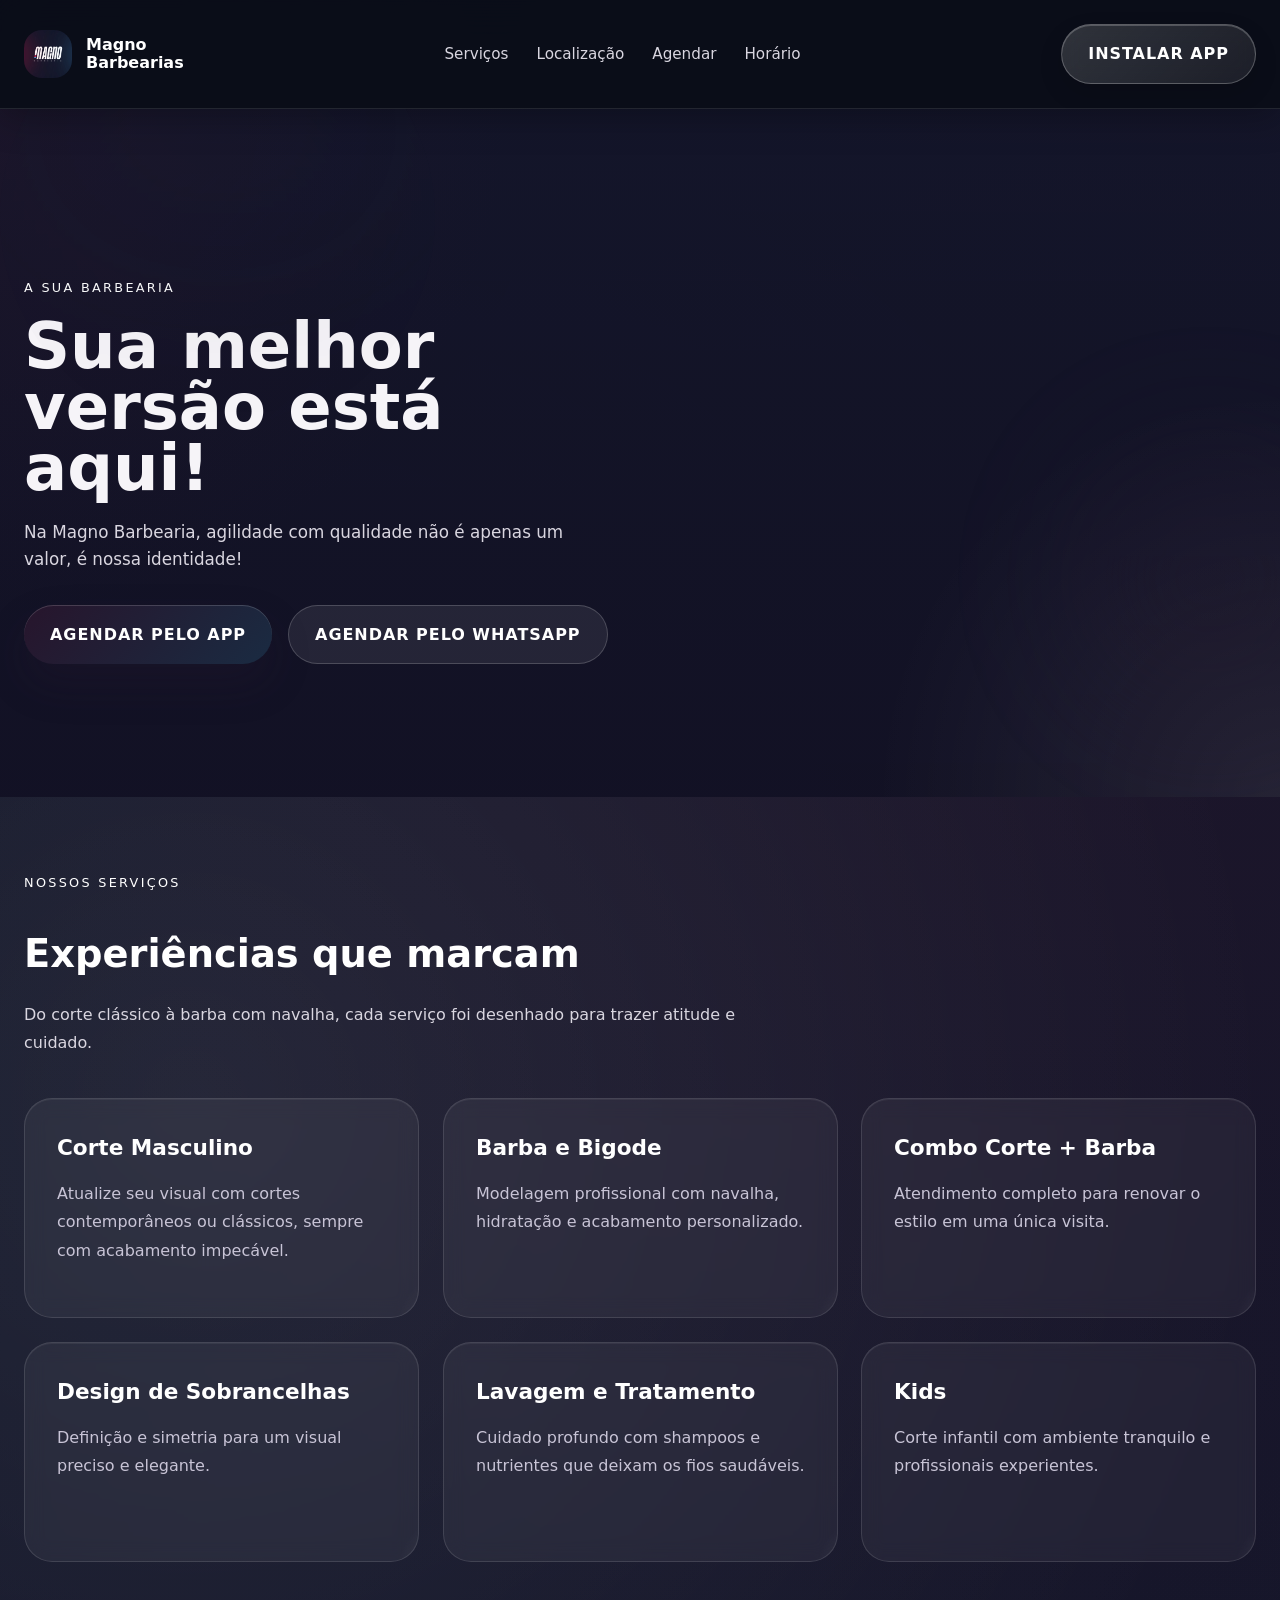
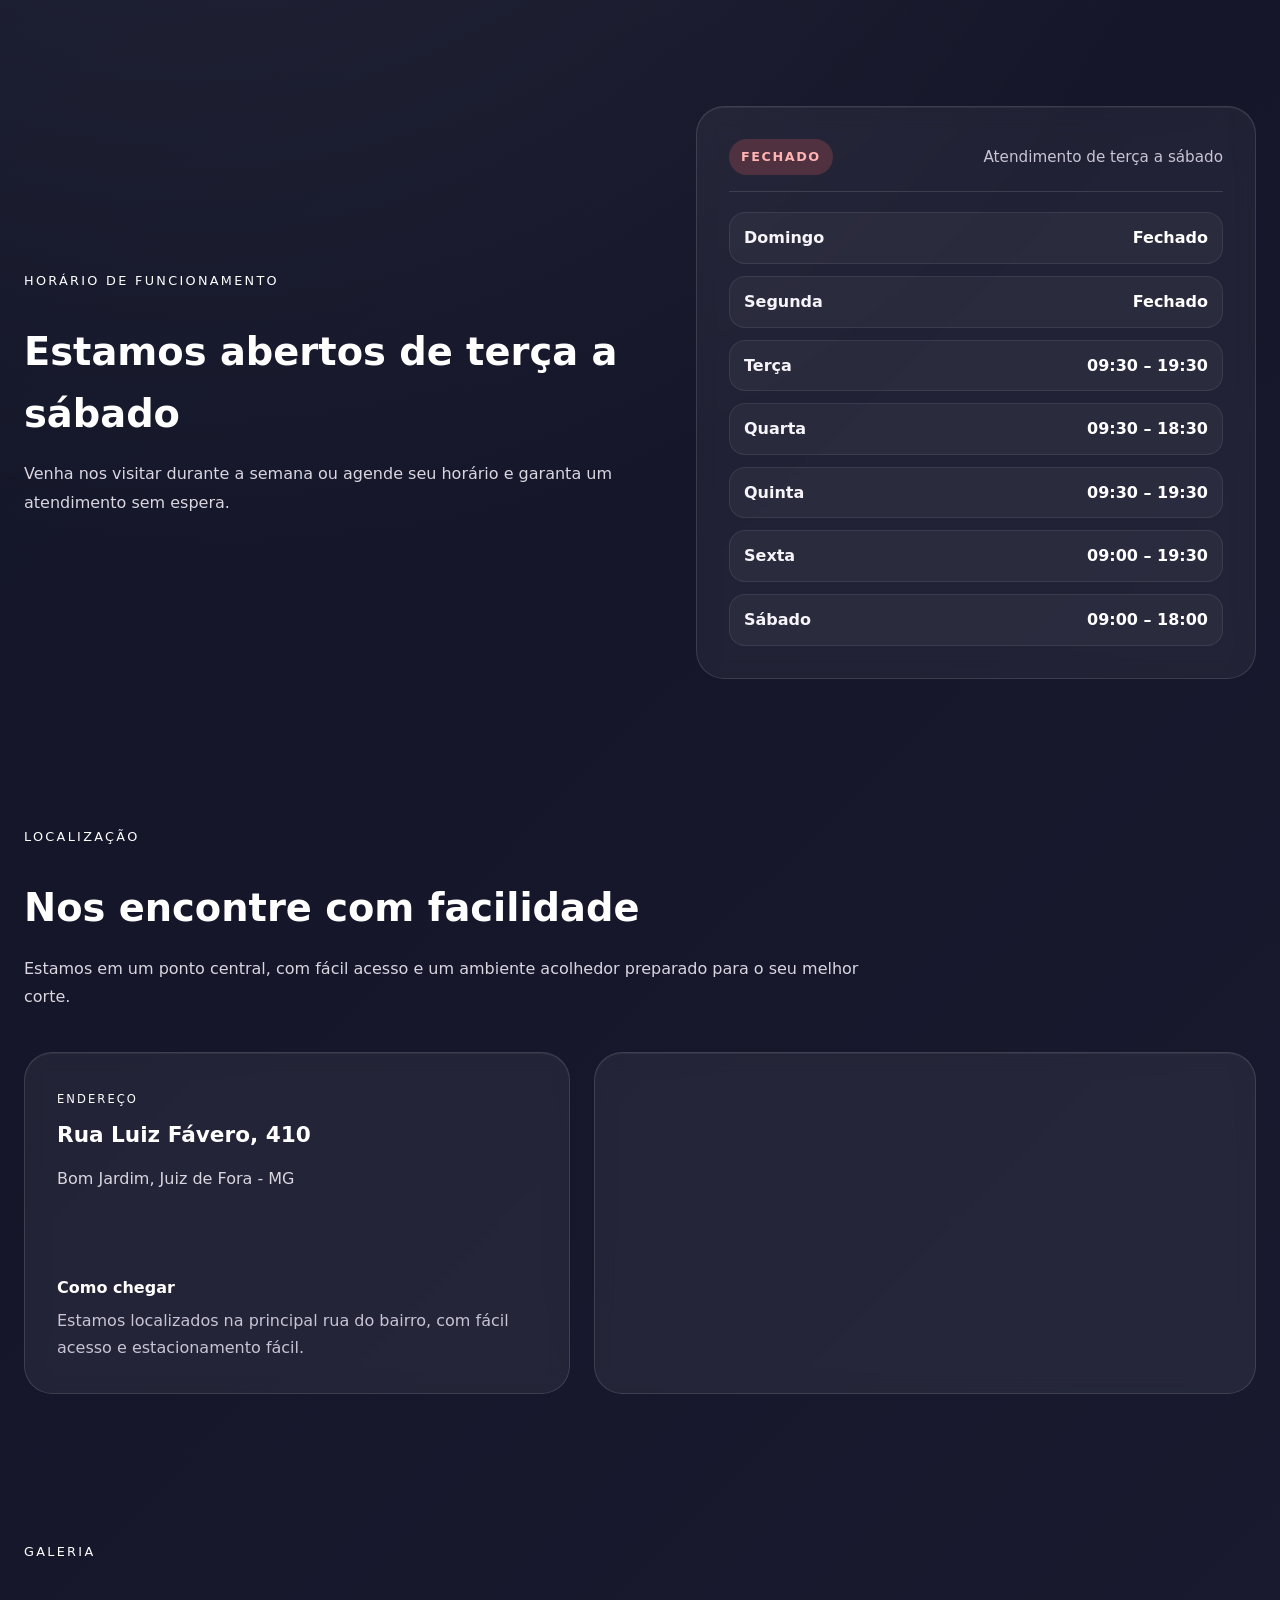
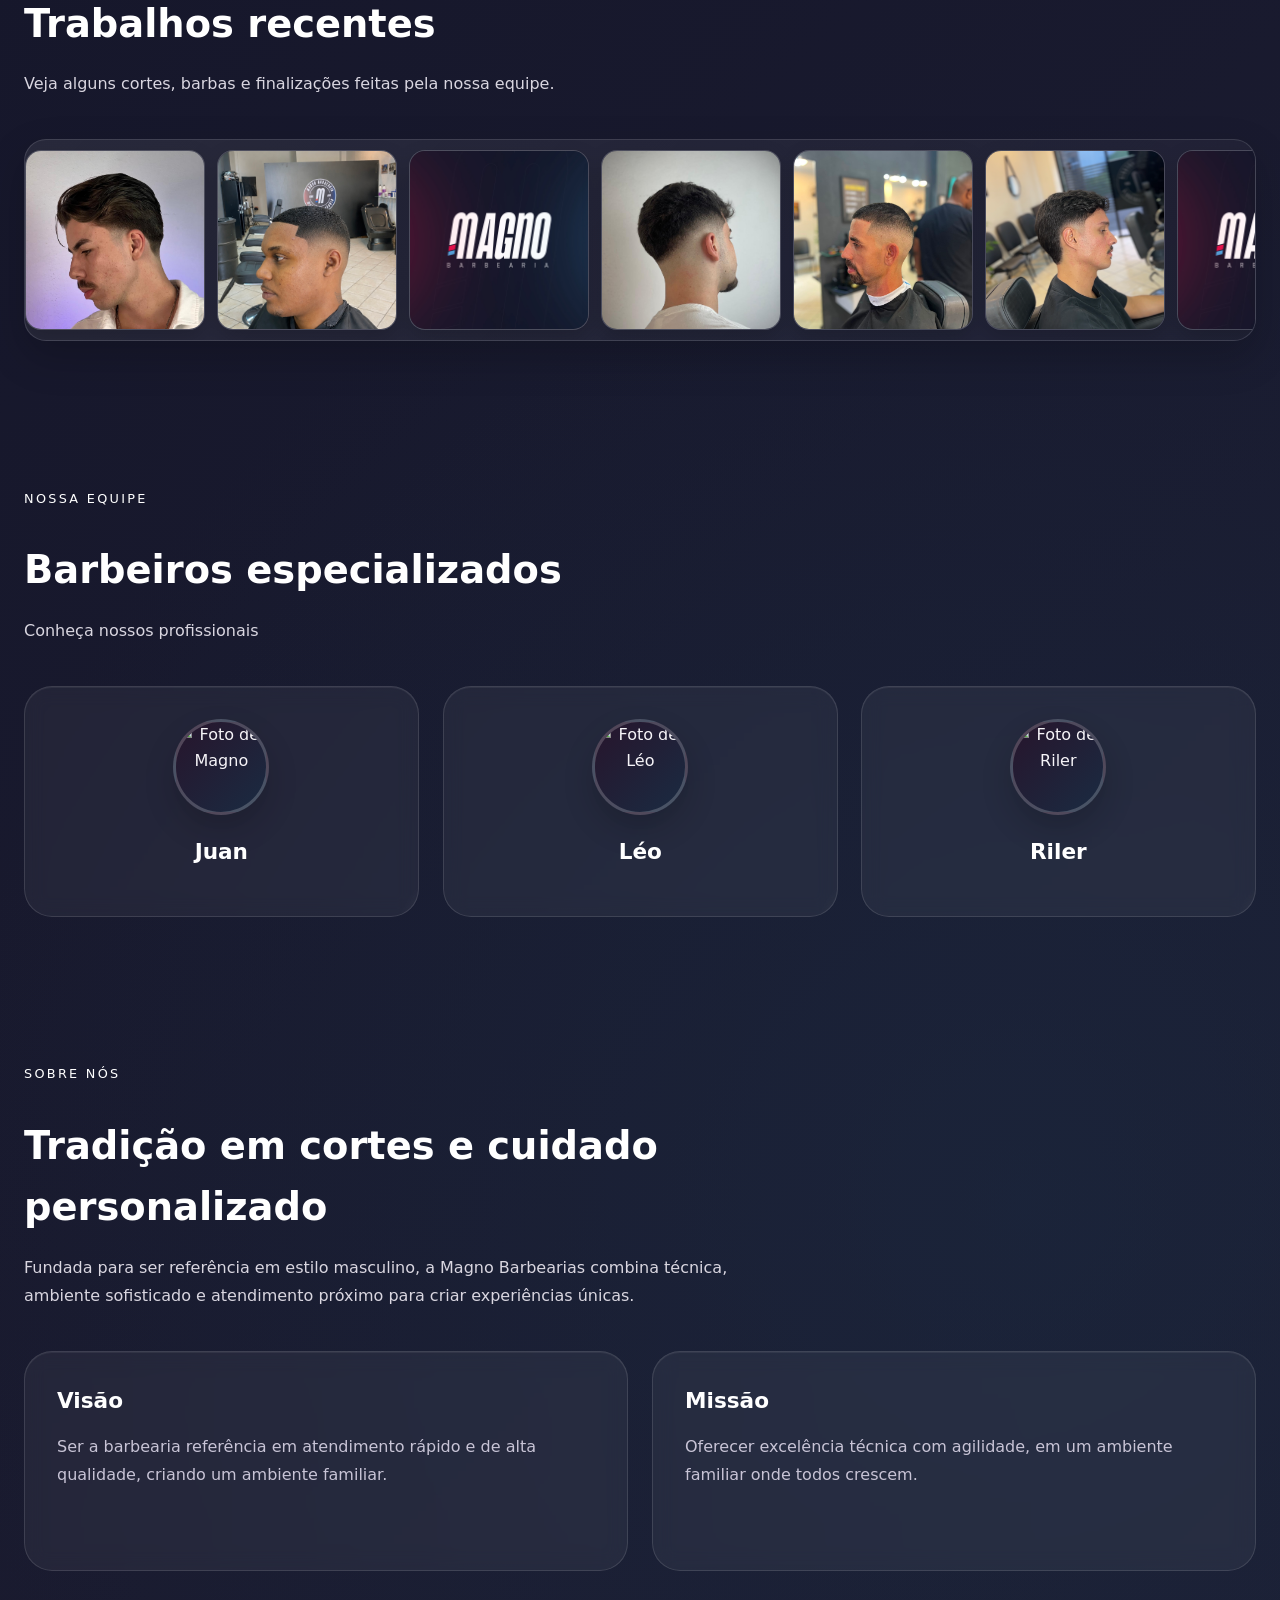
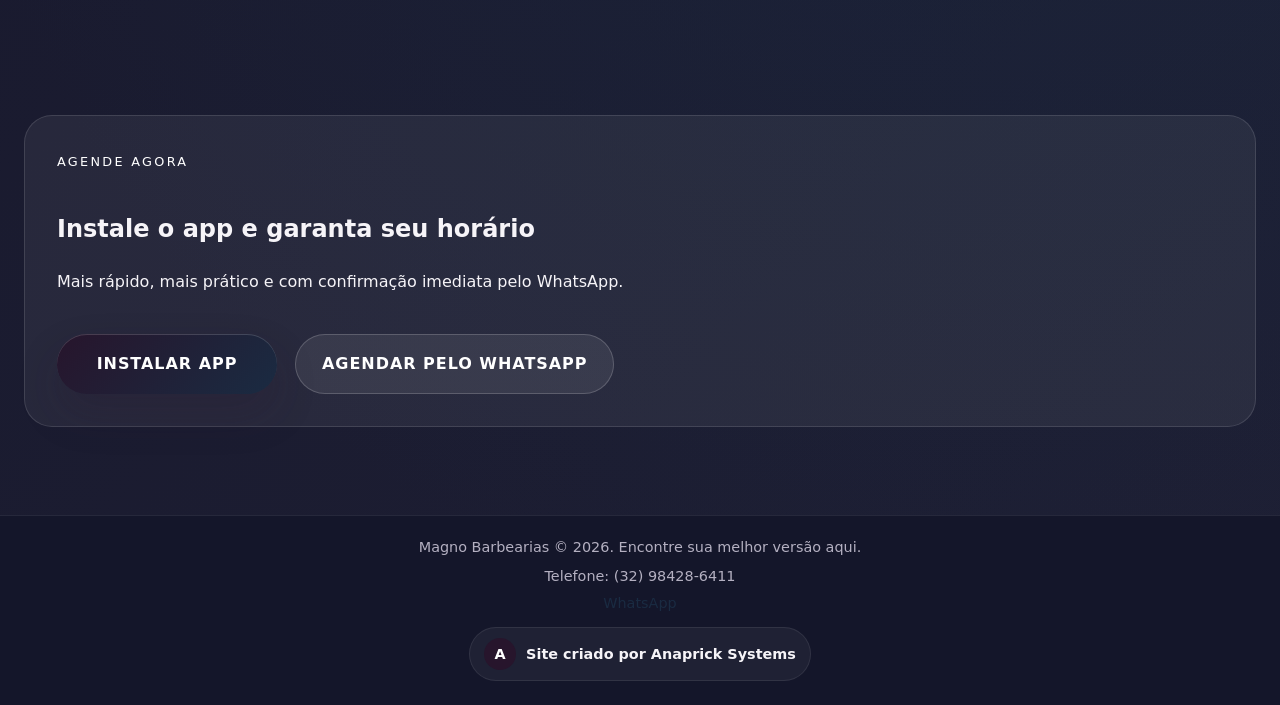
==== commit 0a337cee: "Fotos dos barbeiros atualizadas" ====
--- a/index.html
+++ b/index.html
@@ -208,21 +208,21 @@
             <div class="team-grid">
                 <article class="team-card card">
                     <div class="team-avatar">
-                        <img src="img/magno.png" alt="Foto de Magno">
+                        <img src="img/magno.jpeg" alt="Foto de Magno">
                     </div>
                     <h3>Juan</h3>
                     <!-- <p>Especialista em cortes clássicos e estilos modernos com acabamento de alta precisão.</p> -->
                 </article>
                 <article class="team-card card">
                     <div class="team-avatar">
-                        <img src="img/leo.png" alt="Foto de Léo">
+                        <img src="img/leo.jpeg" alt="Foto de Léo">
                     </div>
                     <h3>Léo</h3>
                     <!-- <p>Barbeiro com foco em barba e design facial, garantindo um visual elegante e limpo.</p> -->
                 </article>
                 <article class="team-card card">
                     <div class="team-avatar">
-                        <img src="img/riler.png" alt="Foto de Riler">
+                        <img src="img/riler.jpeg" alt="Foto de Riler">
                     </div>
                     <h3>Riler</h3>
                     <!-- <p>Atendimento diferenciado e cortes personalizados para cada tipo de cabelo.</p> -->
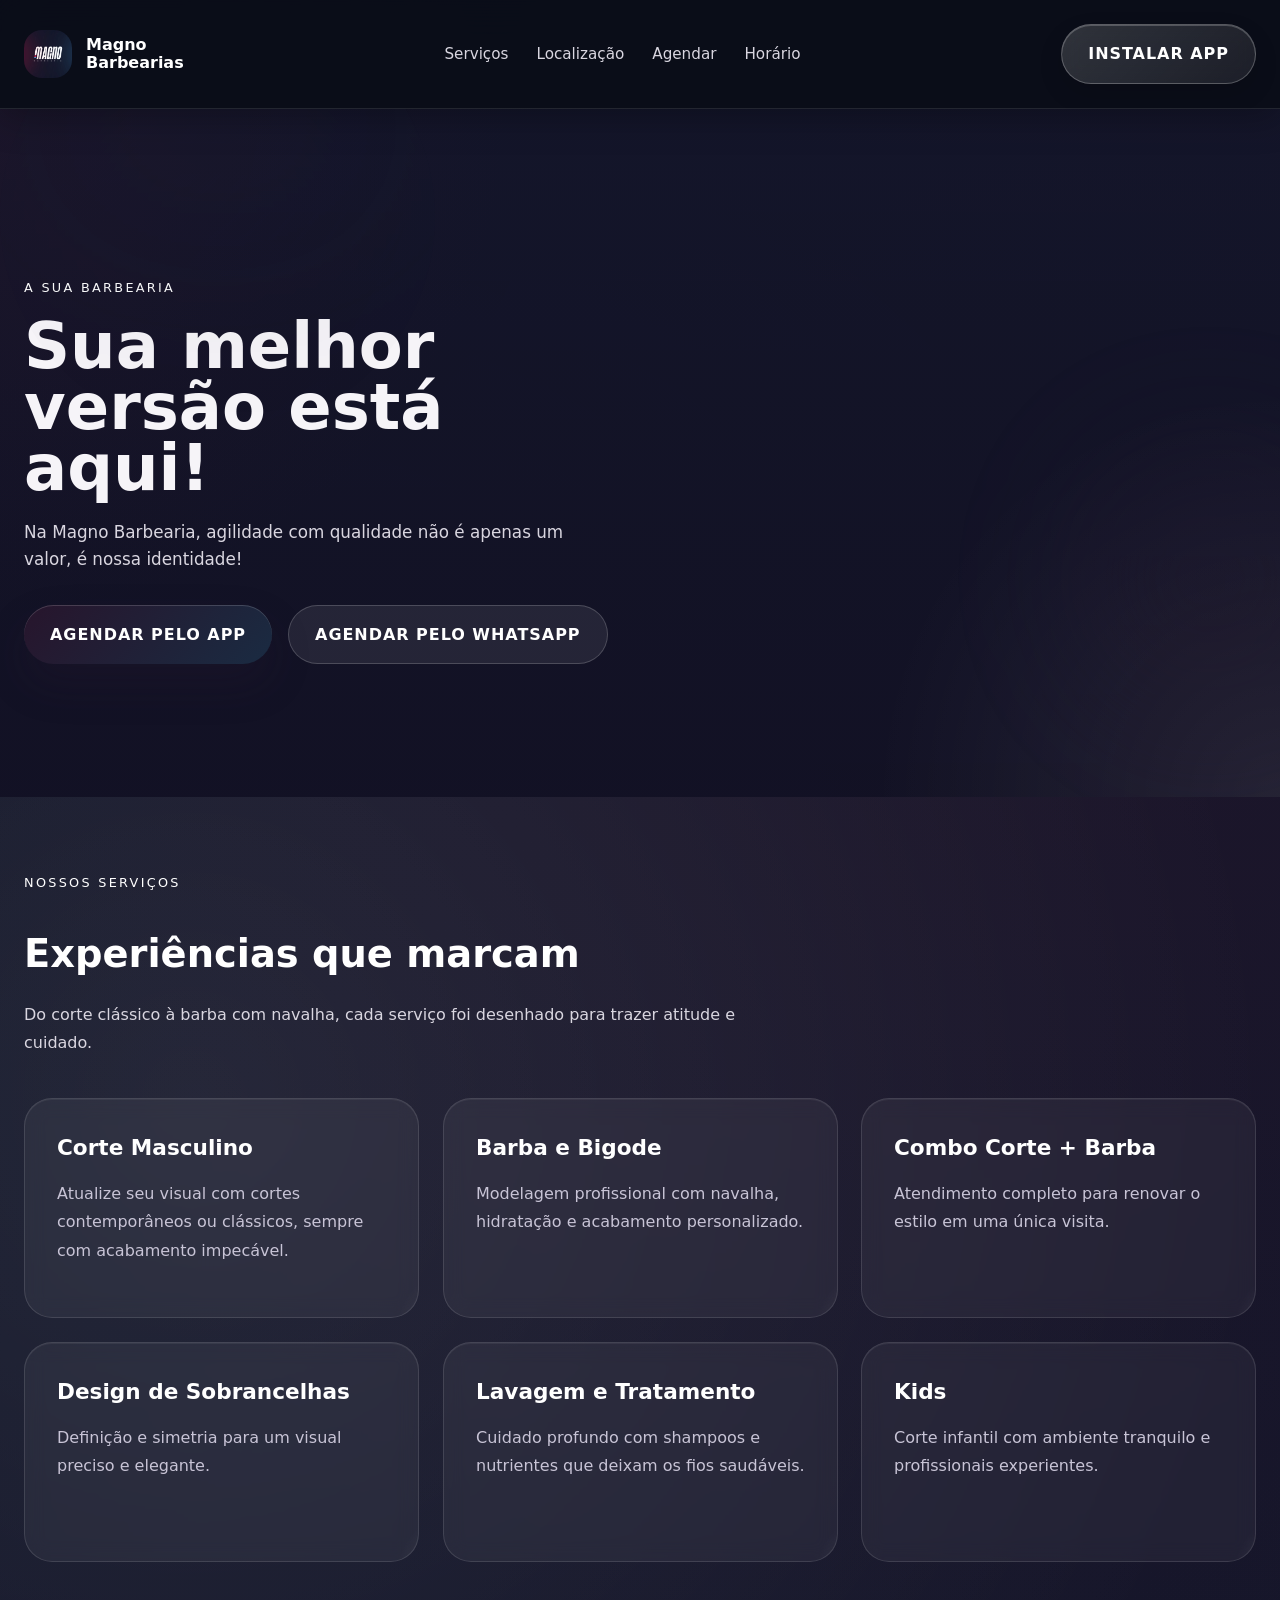
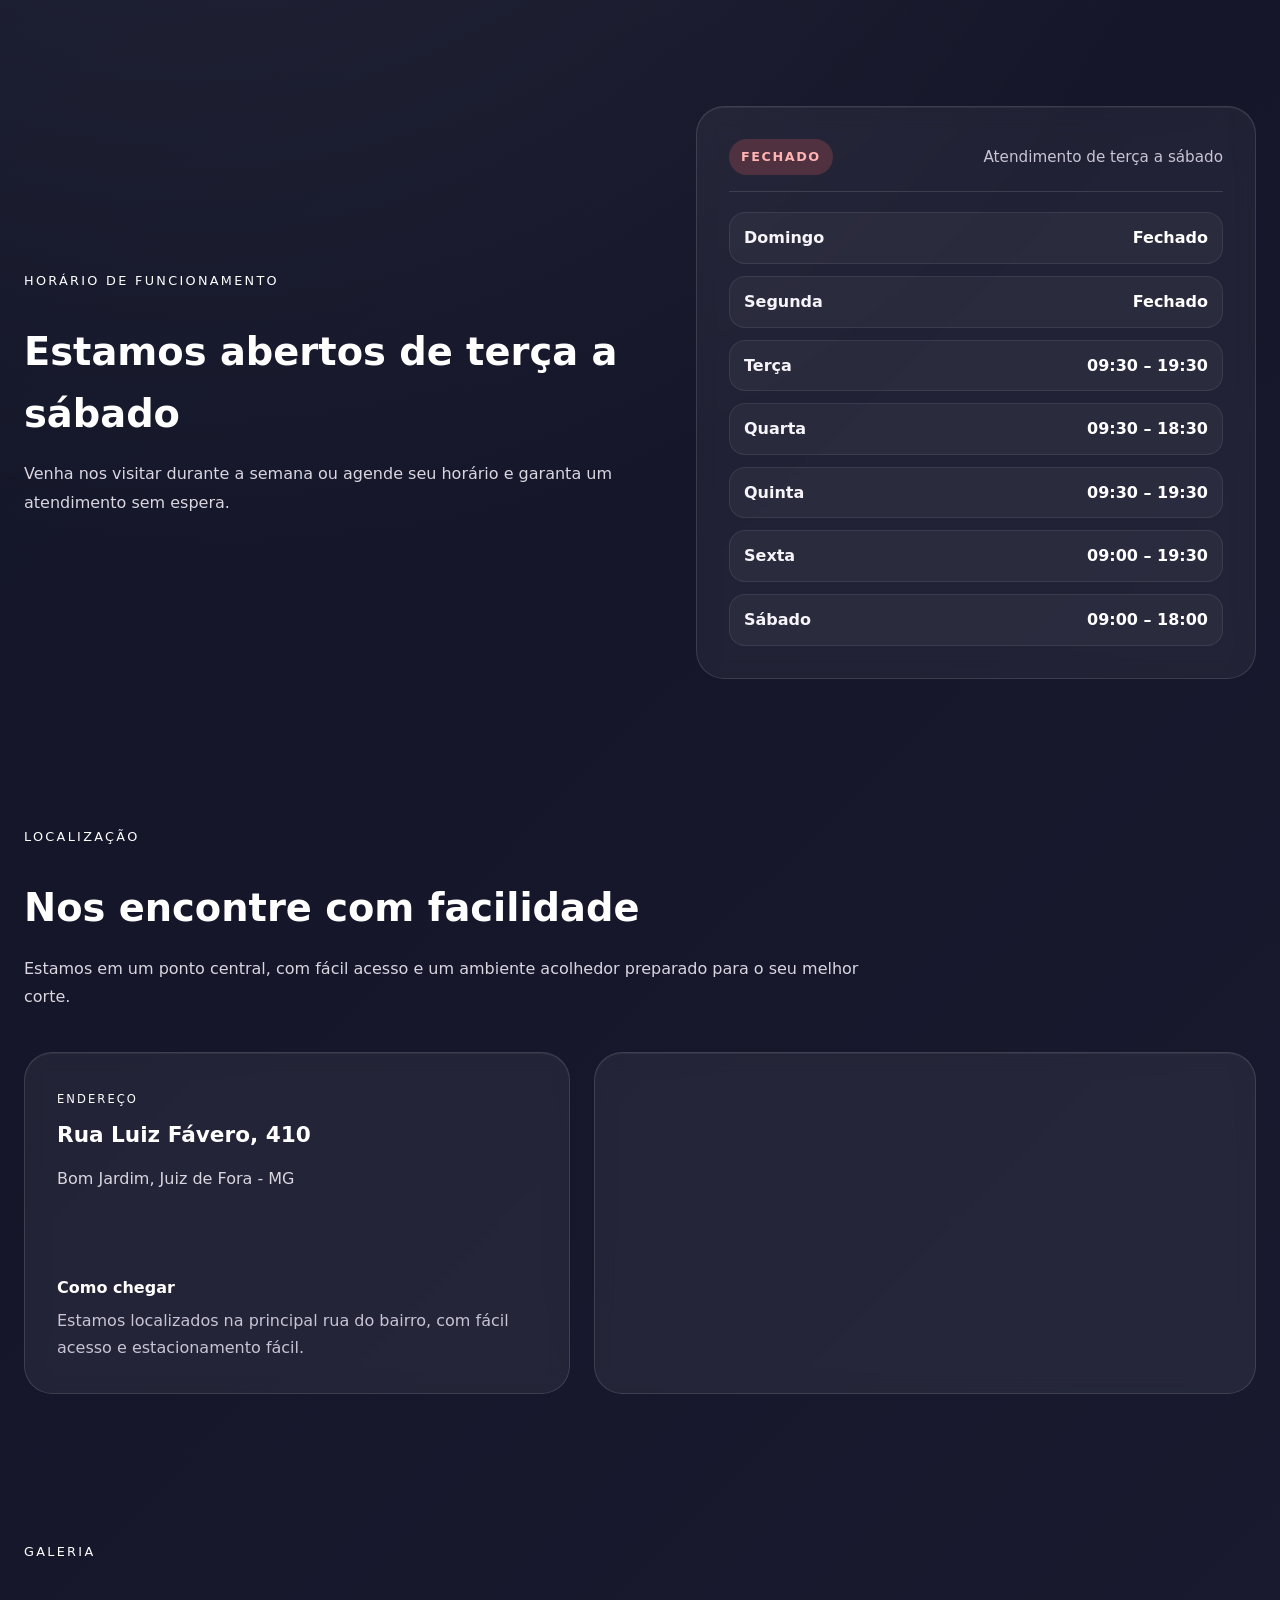
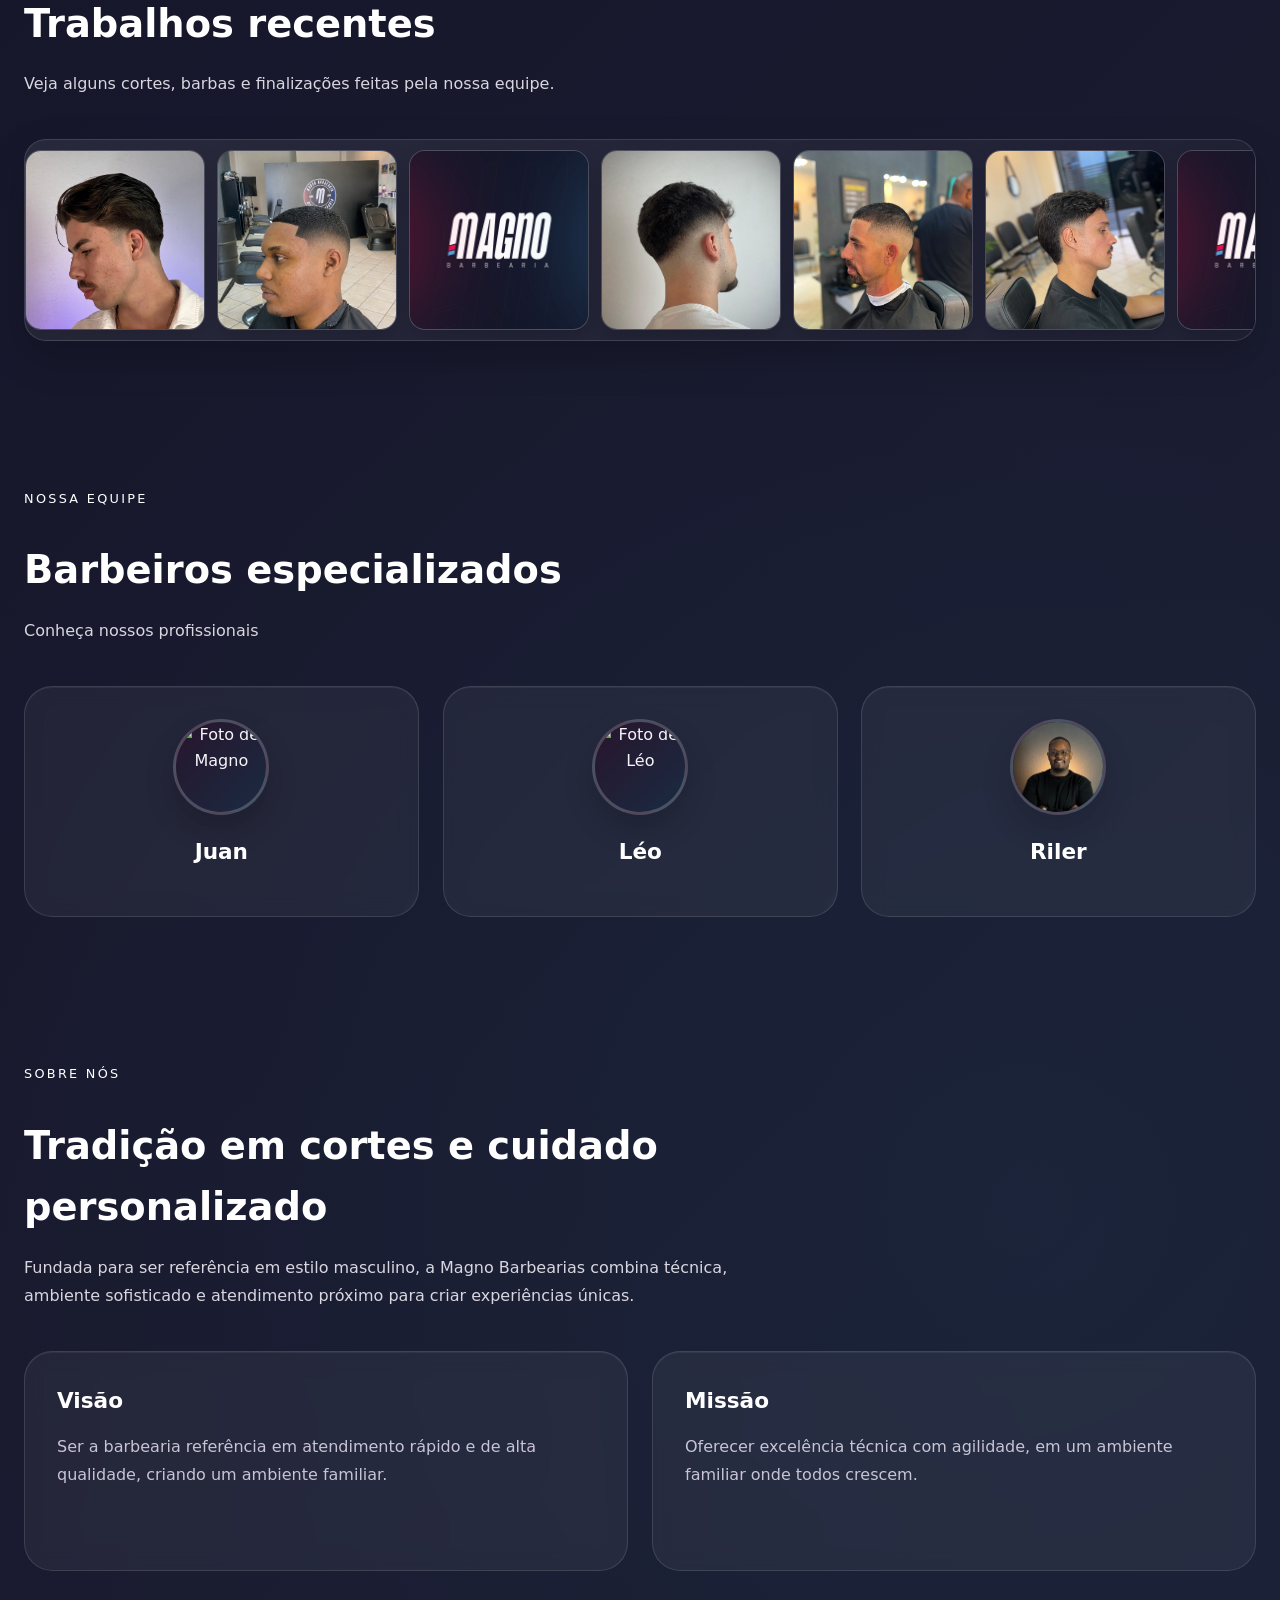
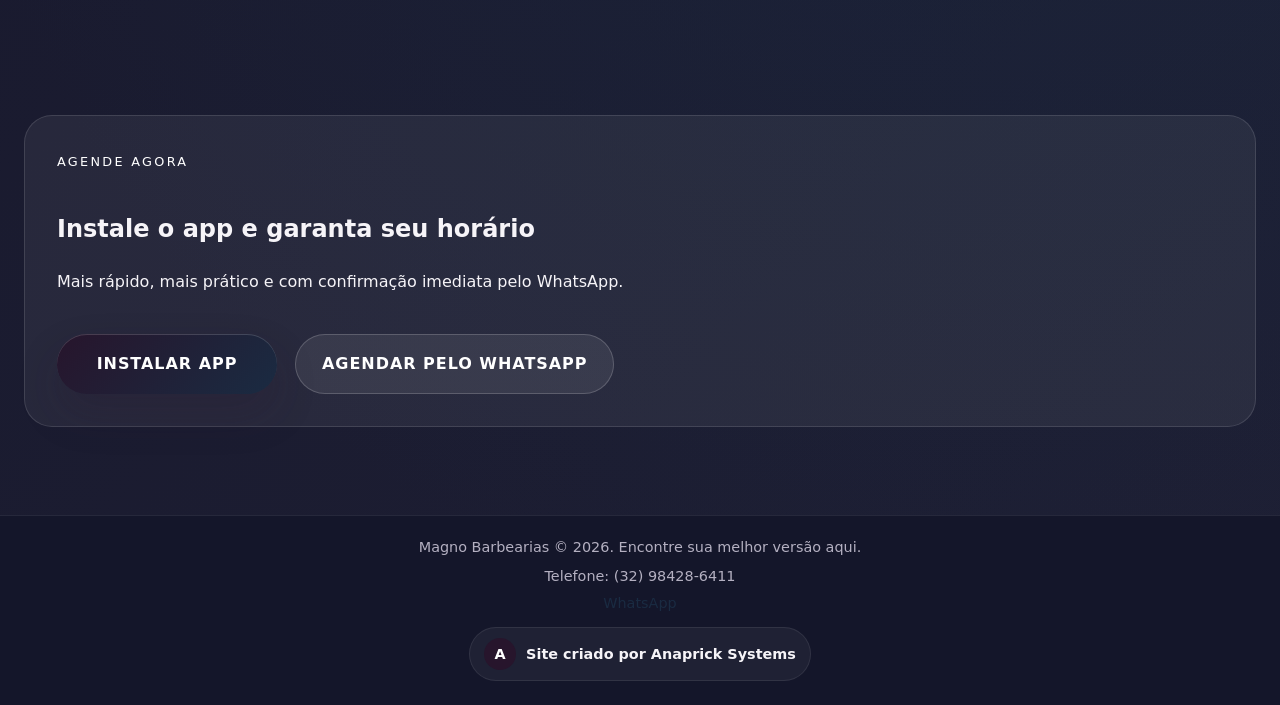
==== commit 297524d8: "Foto riler  atualizada" ====
--- a/index.html
+++ b/index.html
@@ -208,7 +208,7 @@
             <div class="team-grid">
                 <article class="team-card card">
                     <div class="team-avatar">
-                        <img src="img/magno.jpeg" alt="Foto de Magno">
+                        <img src="/img/magno.jpeg" alt="Foto de Magno">
                     </div>
                     <h3>Juan</h3>
                     <!-- <p>Especialista em cortes clássicos e estilos modernos com acabamento de alta precisão.</p> -->
@@ -222,10 +222,9 @@
                 </article>
                 <article class="team-card card">
                     <div class="team-avatar">
-                        <img src="img/riler.jpeg" alt="Foto de Riler">
+                        <img src="/img/riler.jpg" alt="Foto de Riler">
                     </div>
                     <h3>Riler</h3>
-                    <!-- <p>Atendimento diferenciado e cortes personalizados para cada tipo de cabelo.</p> -->
                 </article>
             </div>
         </section>
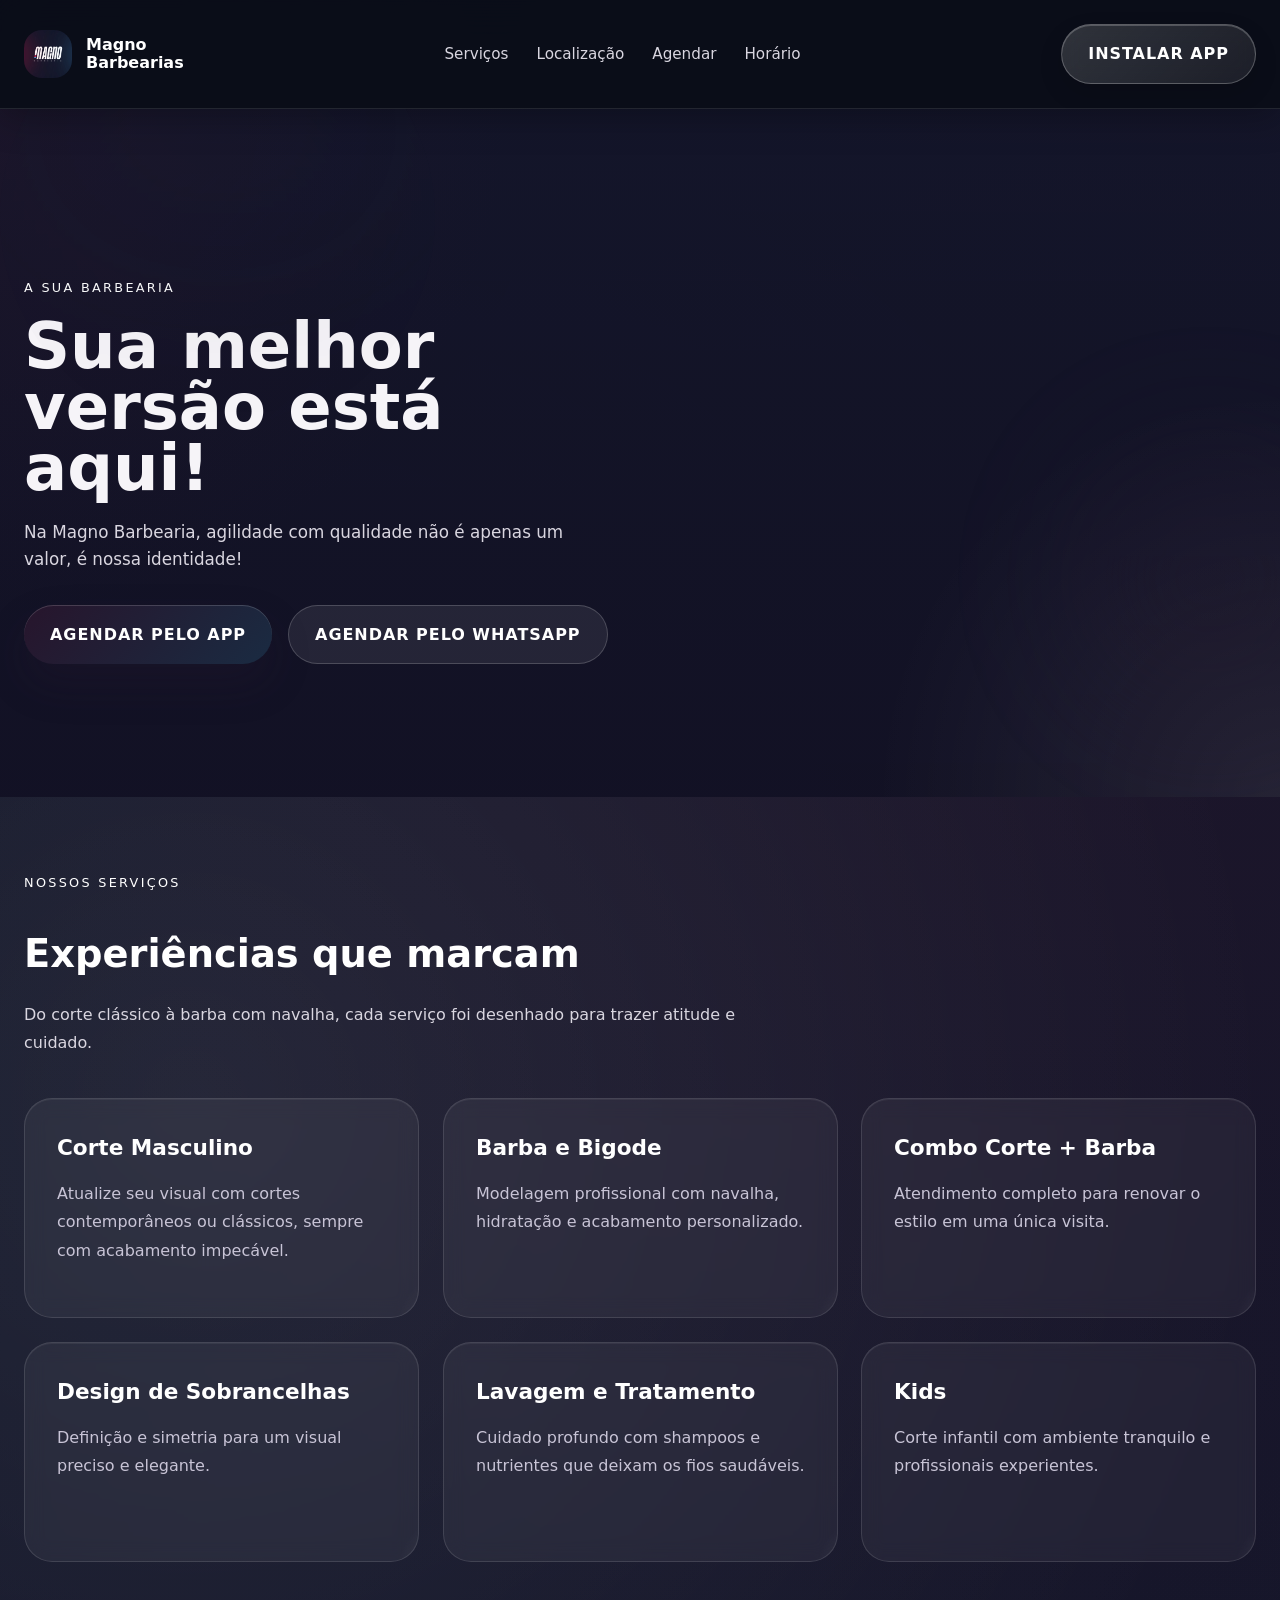
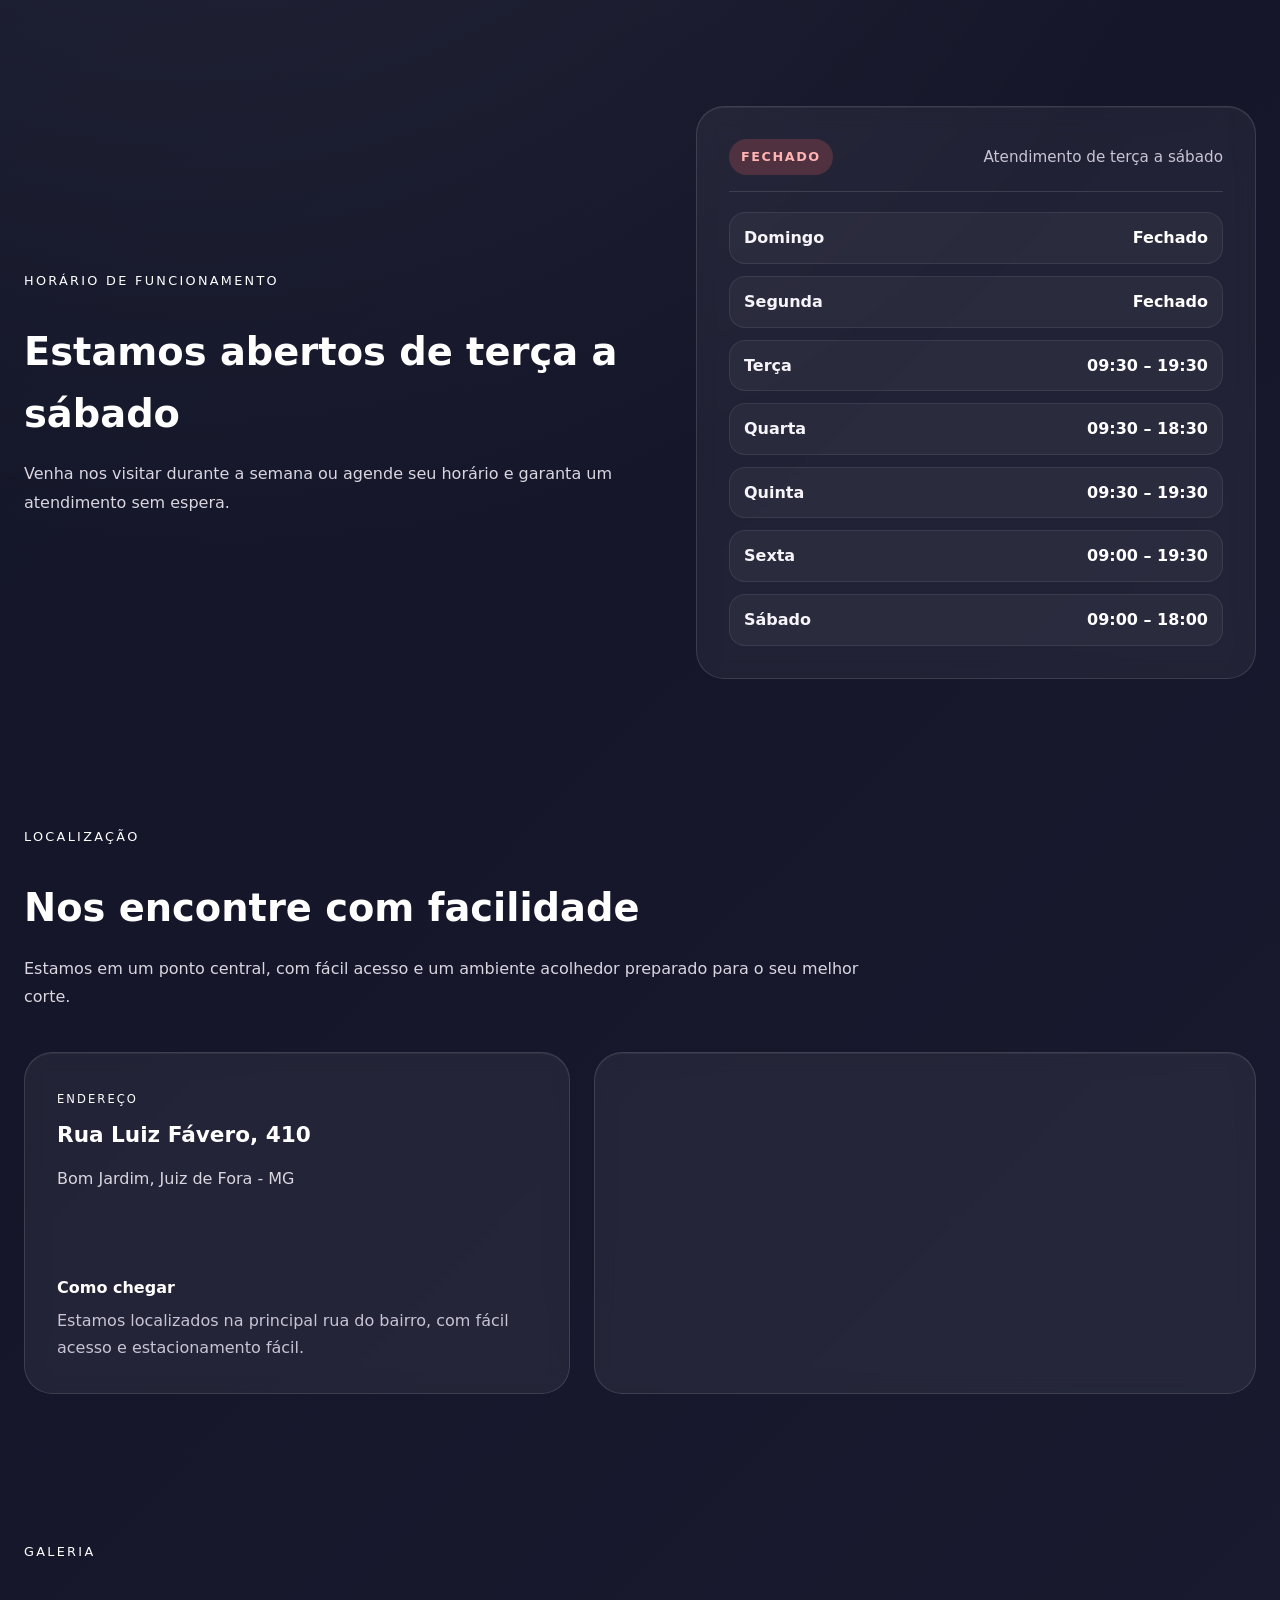
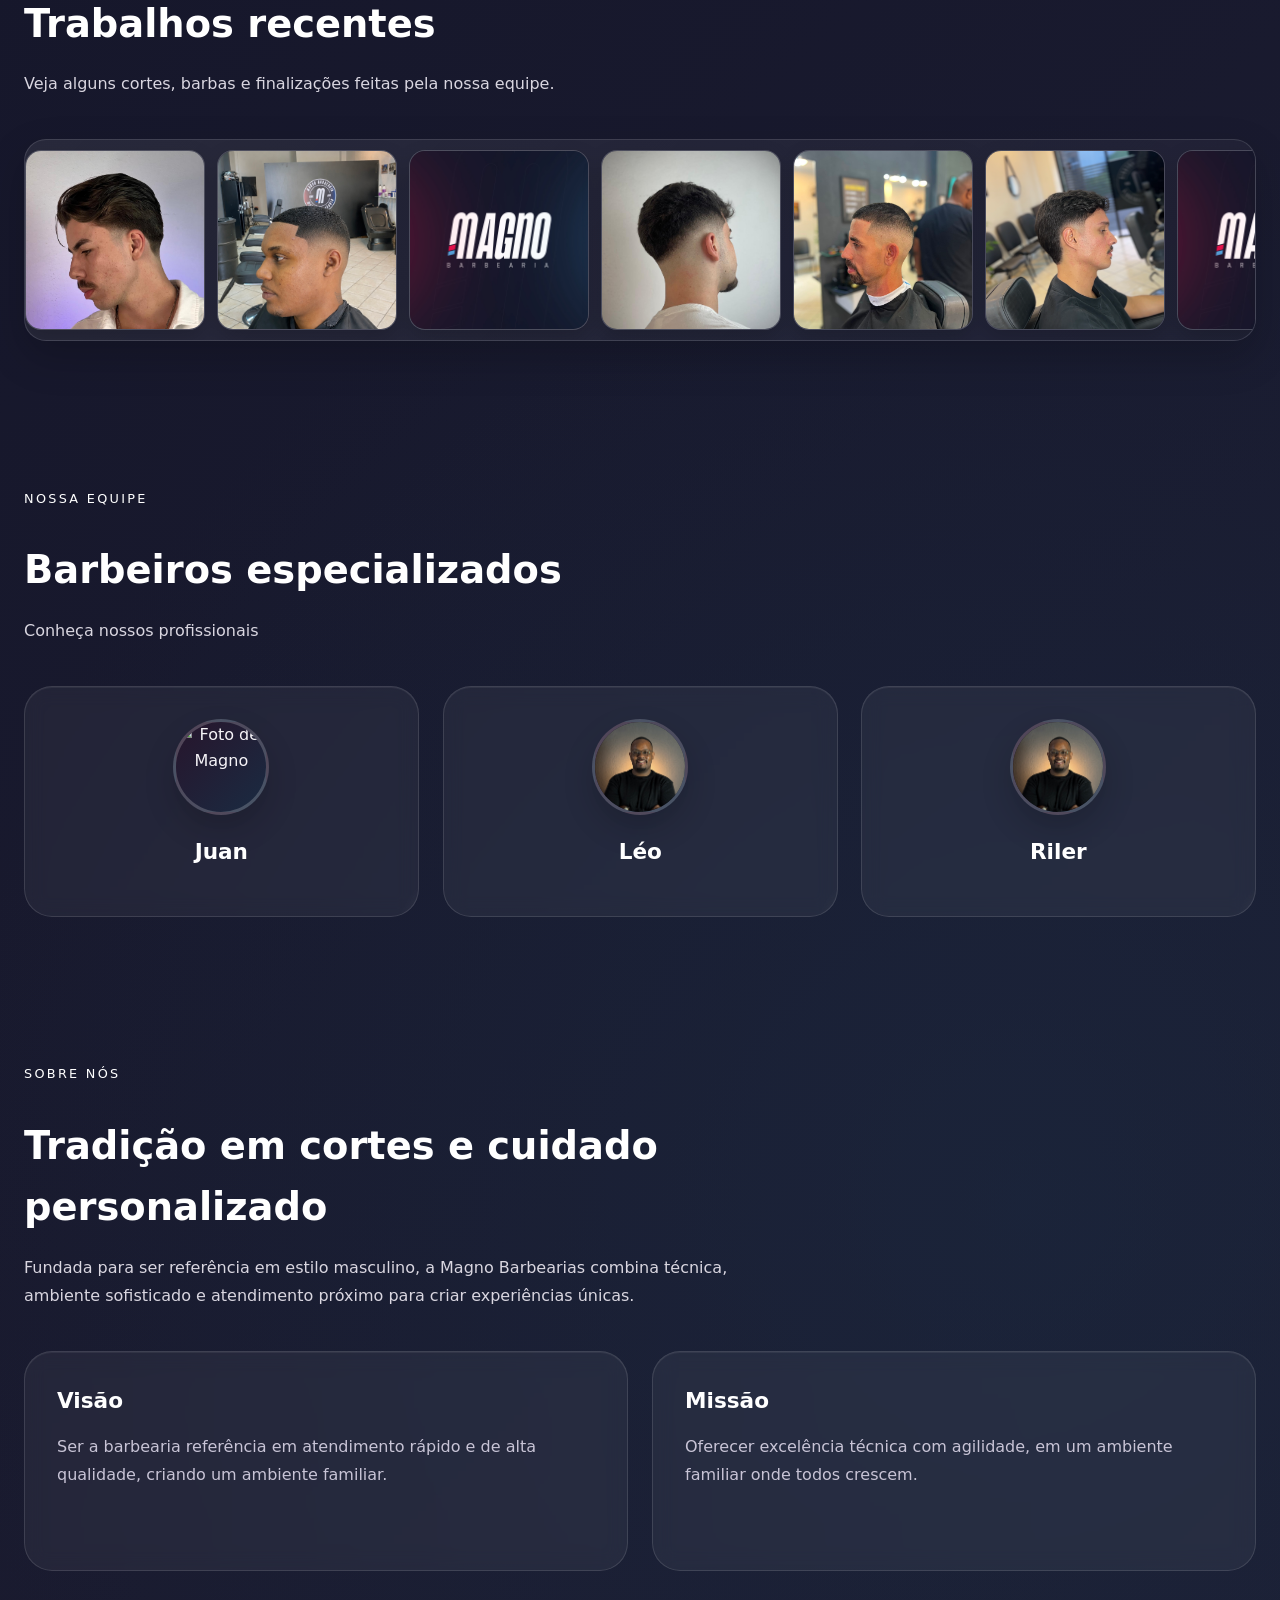
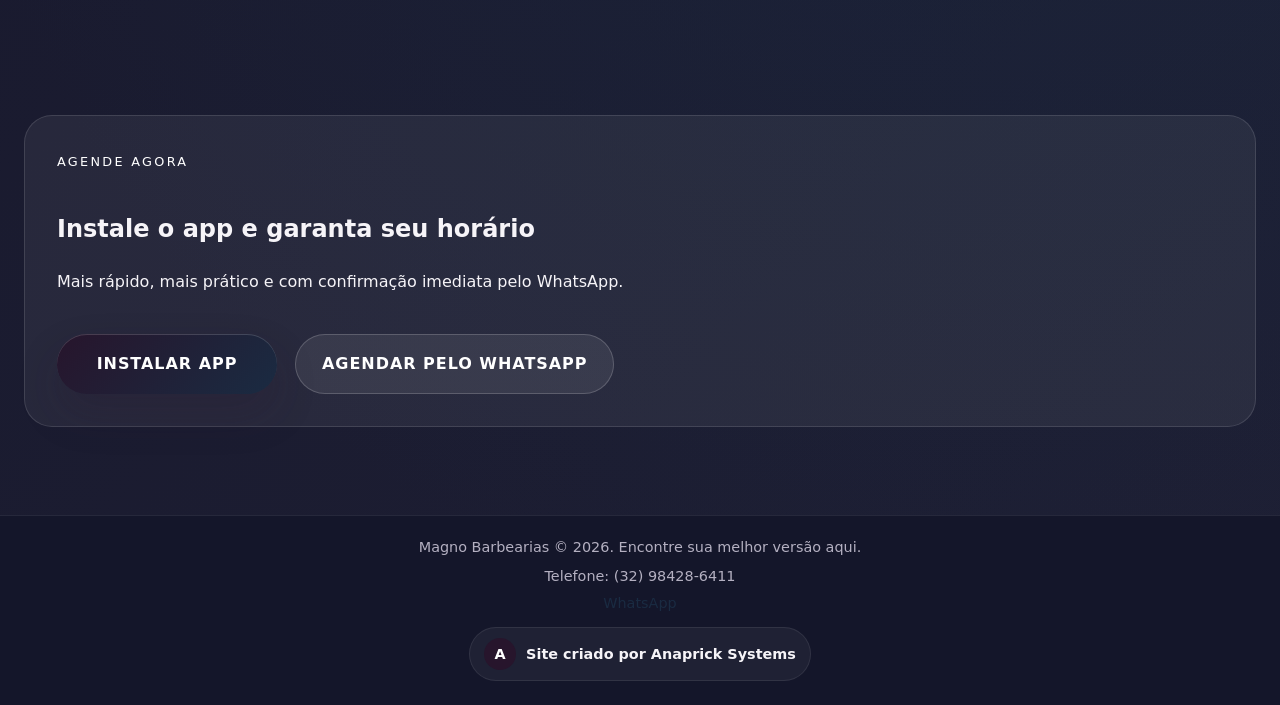
==== commit e43efc44: "Foto leo atualizada" ====
--- a/index.html
+++ b/index.html
@@ -215,7 +215,7 @@
                 </article>
                 <article class="team-card card">
                     <div class="team-avatar">
-                        <img src="img/leo.jpeg" alt="Foto de Léo">
+                        <img src="img/leo.jpg" alt="Foto de Léo">
                     </div>
                     <h3>Léo</h3>
                     <!-- <p>Barbeiro com foco em barba e design facial, garantindo um visual elegante e limpo.</p> -->
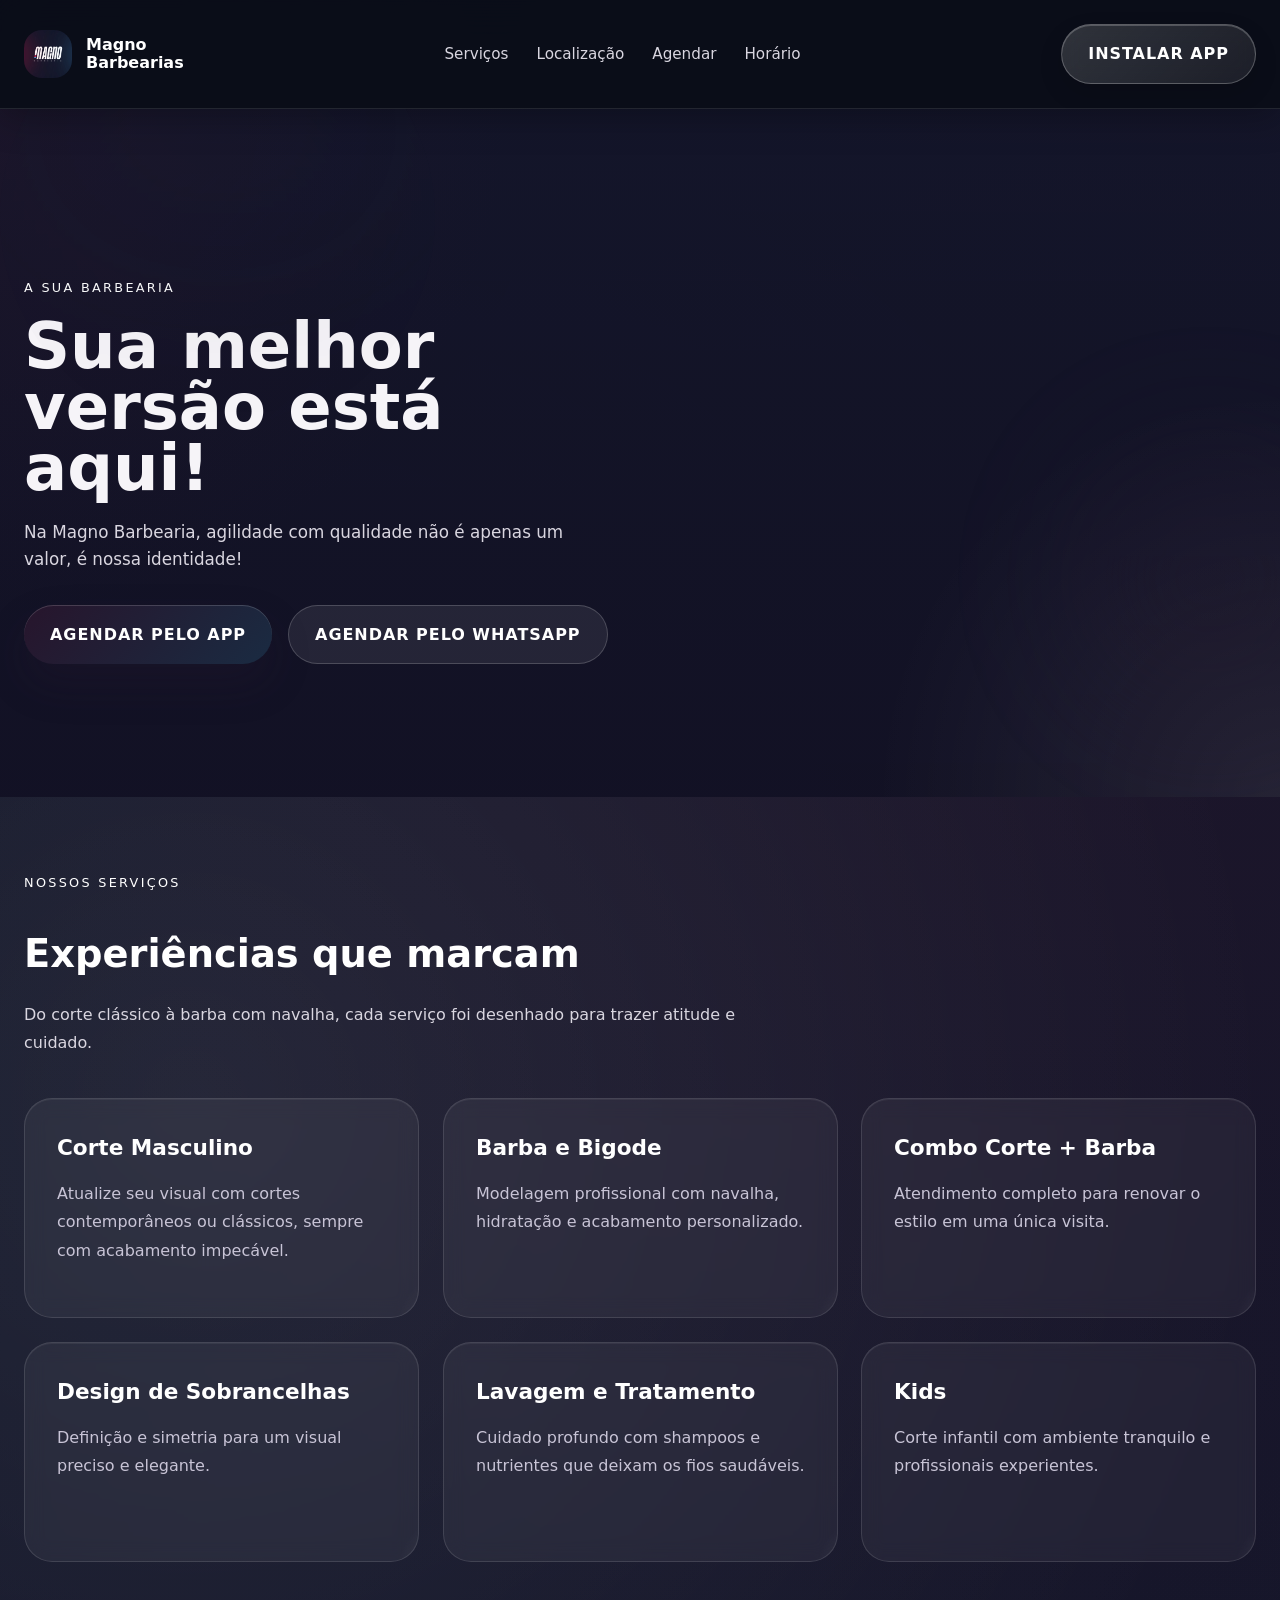
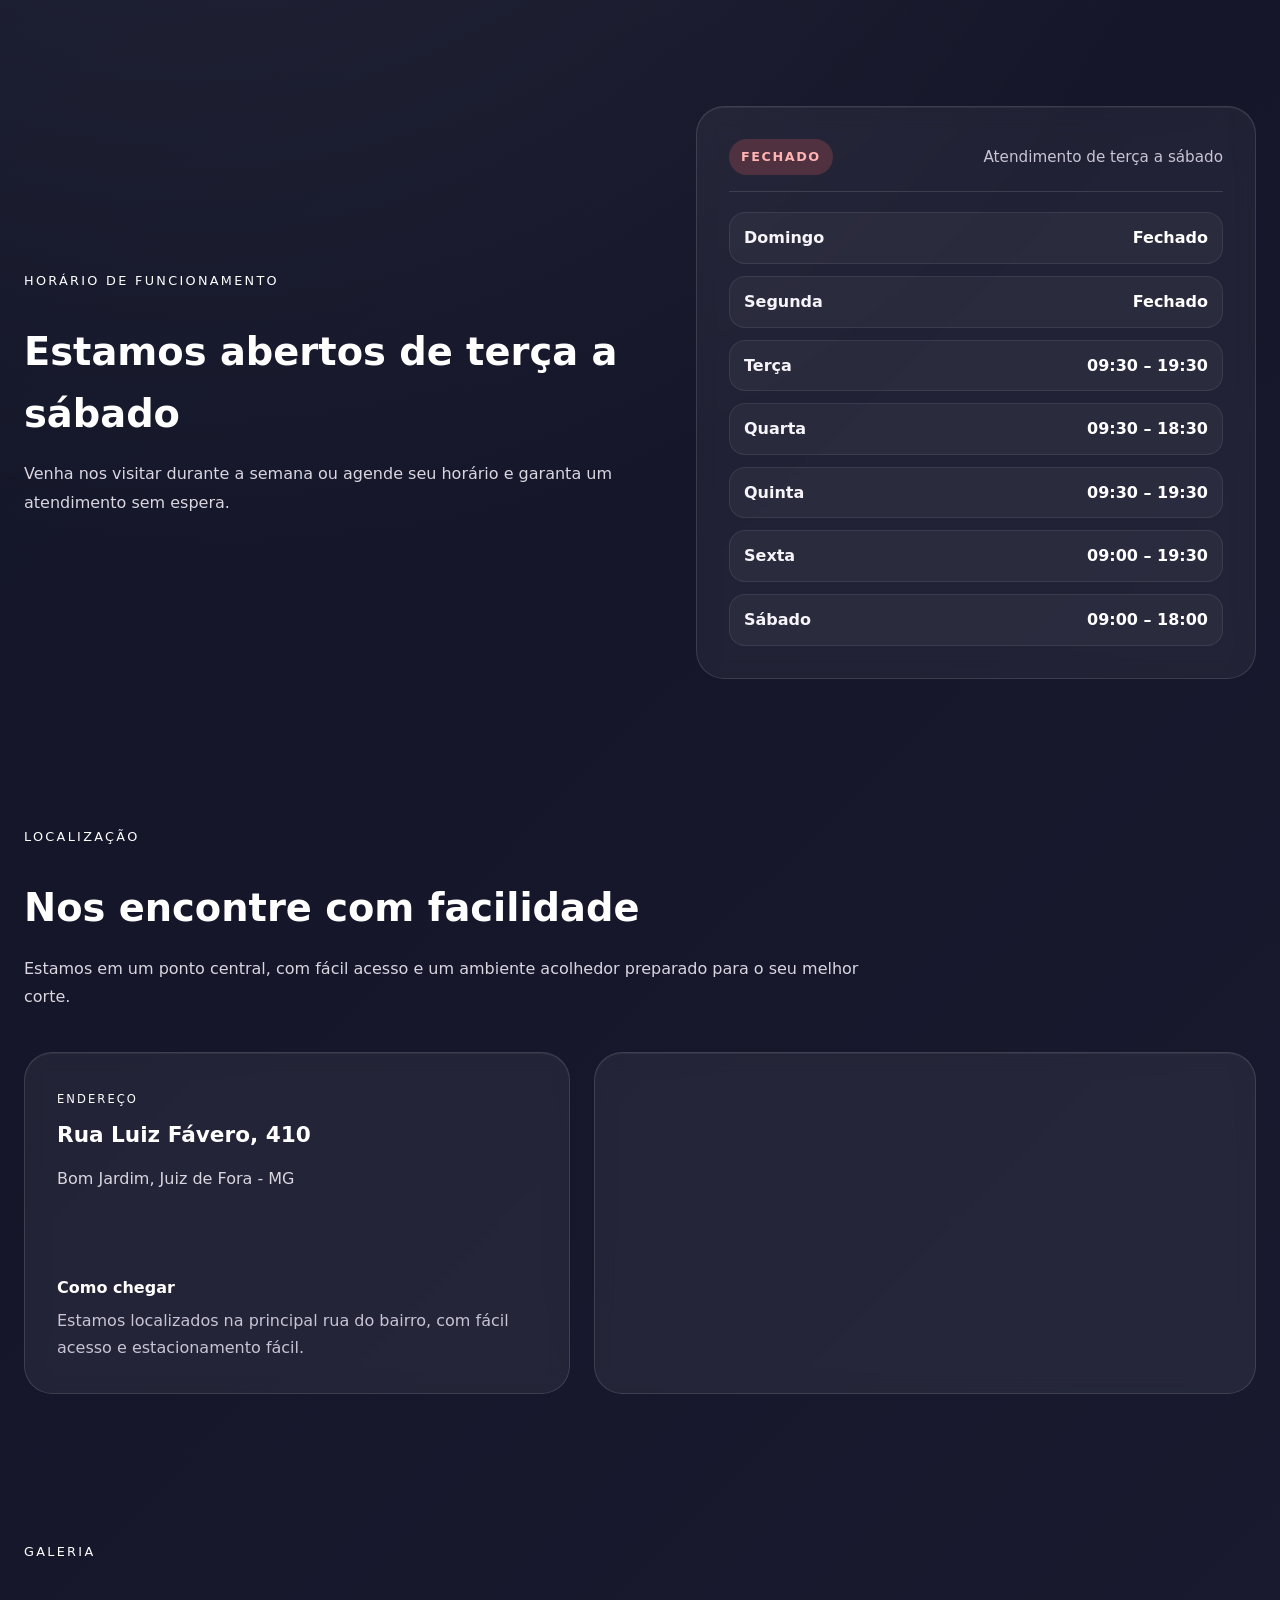
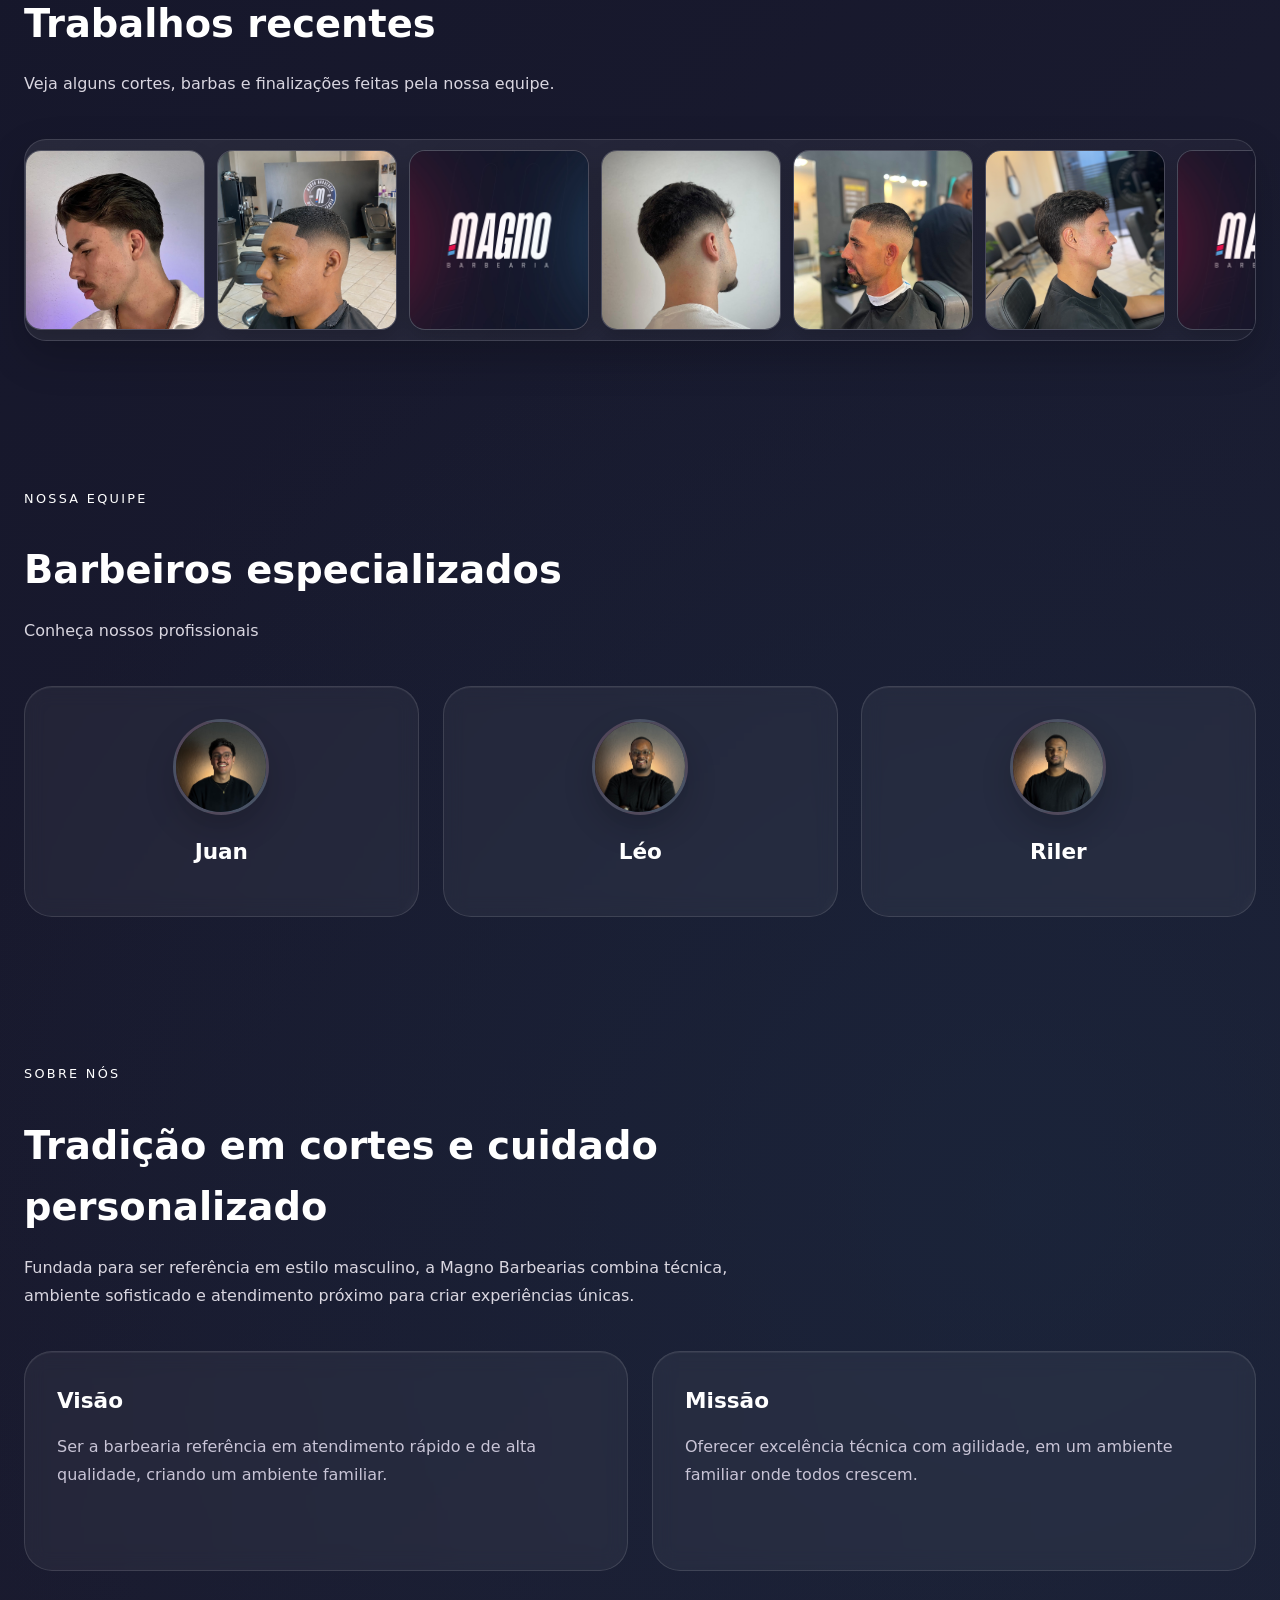
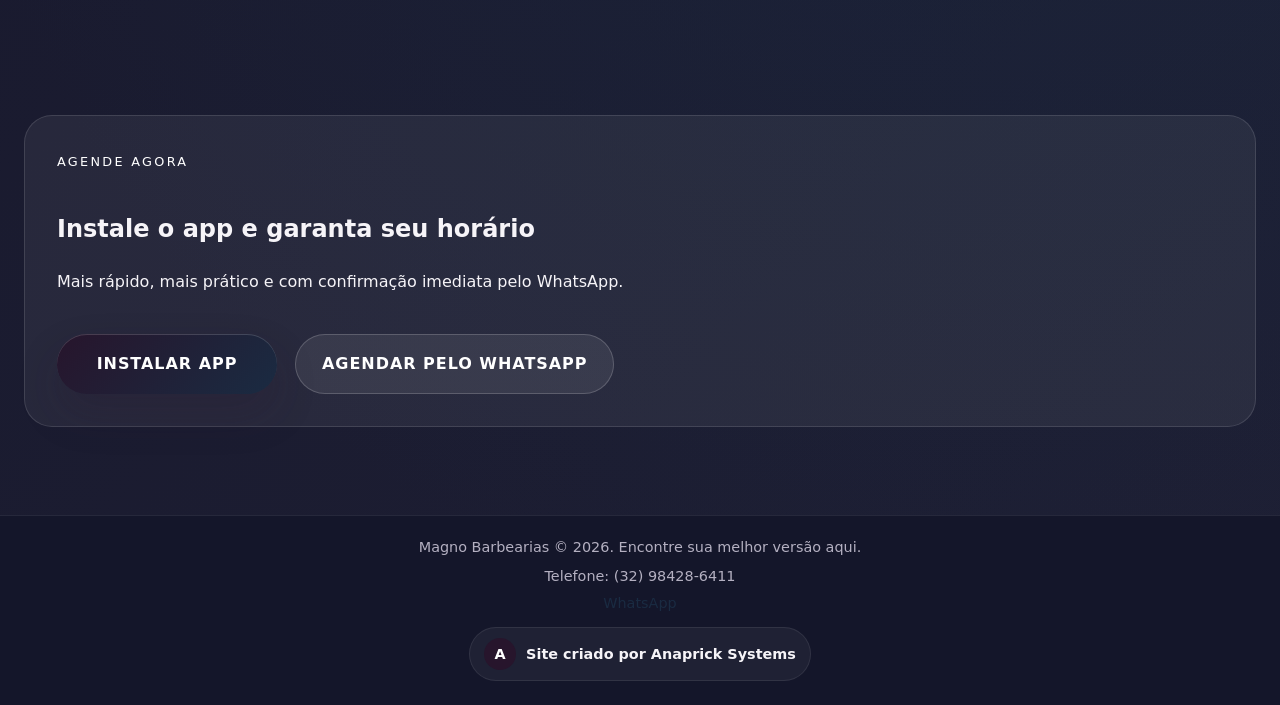
==== commit 29fe2b6c: "versao final" ====
--- a/index.html
+++ b/index.html
@@ -208,7 +208,7 @@
             <div class="team-grid">
                 <article class="team-card card">
                     <div class="team-avatar">
-                        <img src="/img/magno.jpeg" alt="Foto de Magno">
+                        <img src="img/juan.jpg" alt="Foto de Magno">
                     </div>
                     <h3>Juan</h3>
                     <!-- <p>Especialista em cortes clássicos e estilos modernos com acabamento de alta precisão.</p> -->
@@ -222,7 +222,7 @@
                 </article>
                 <article class="team-card card">
                     <div class="team-avatar">
-                        <img src="/img/riler.jpg" alt="Foto de Riler">
+                        <img src="img/riler.jpg" alt="Foto de Riler">
                     </div>
                     <h3>Riler</h3>
                 </article>
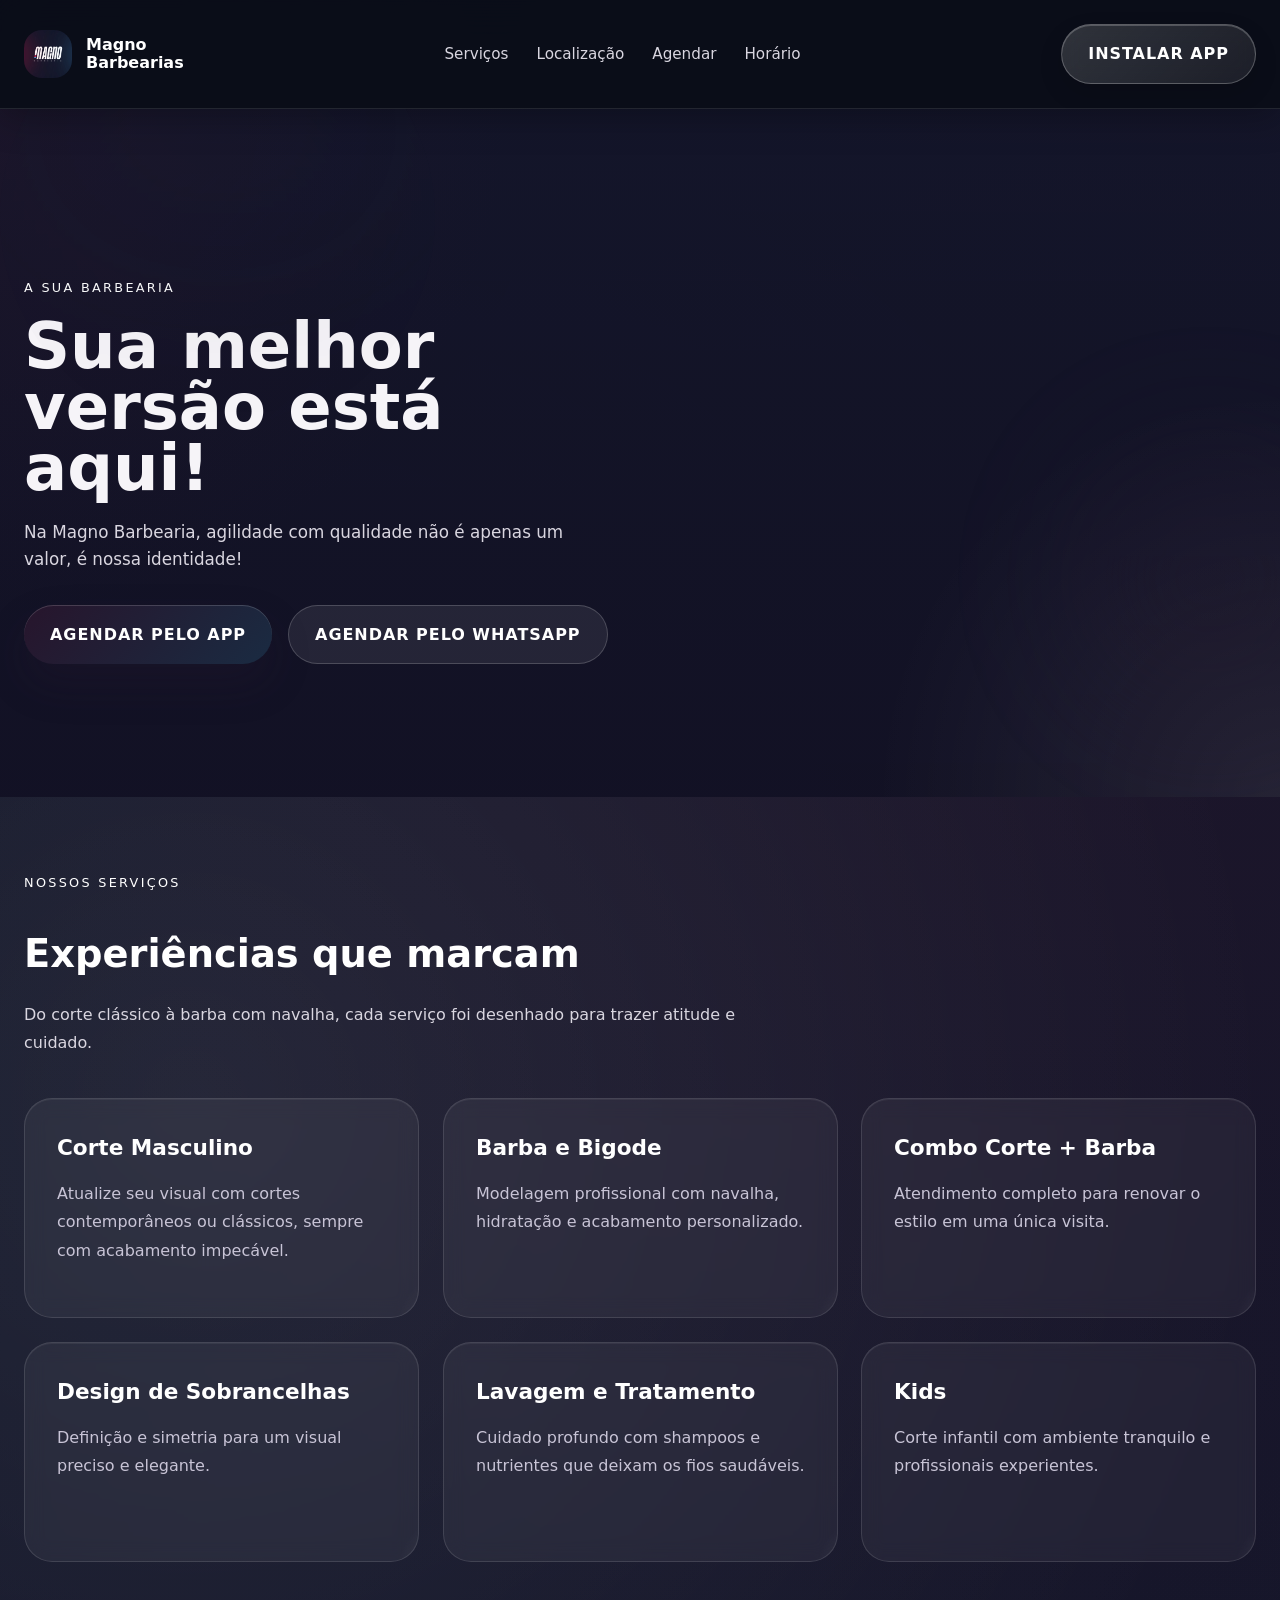
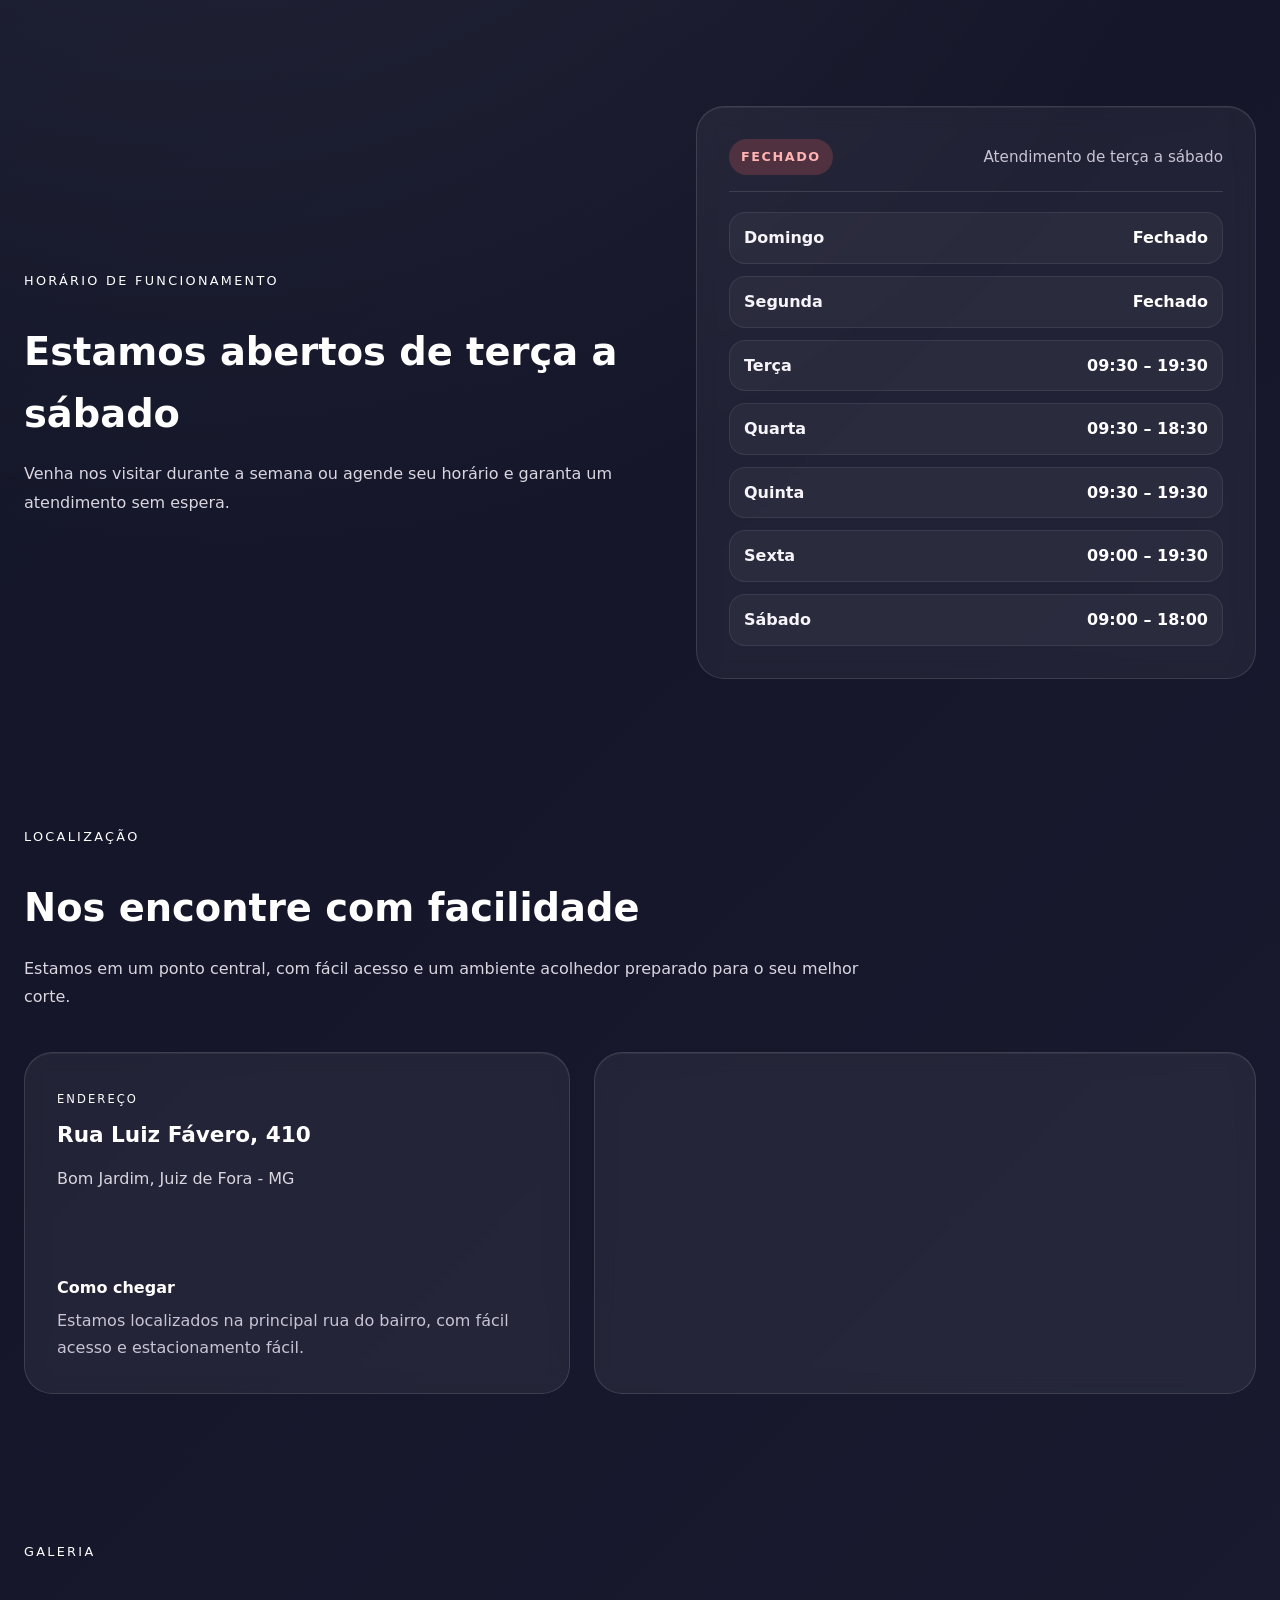
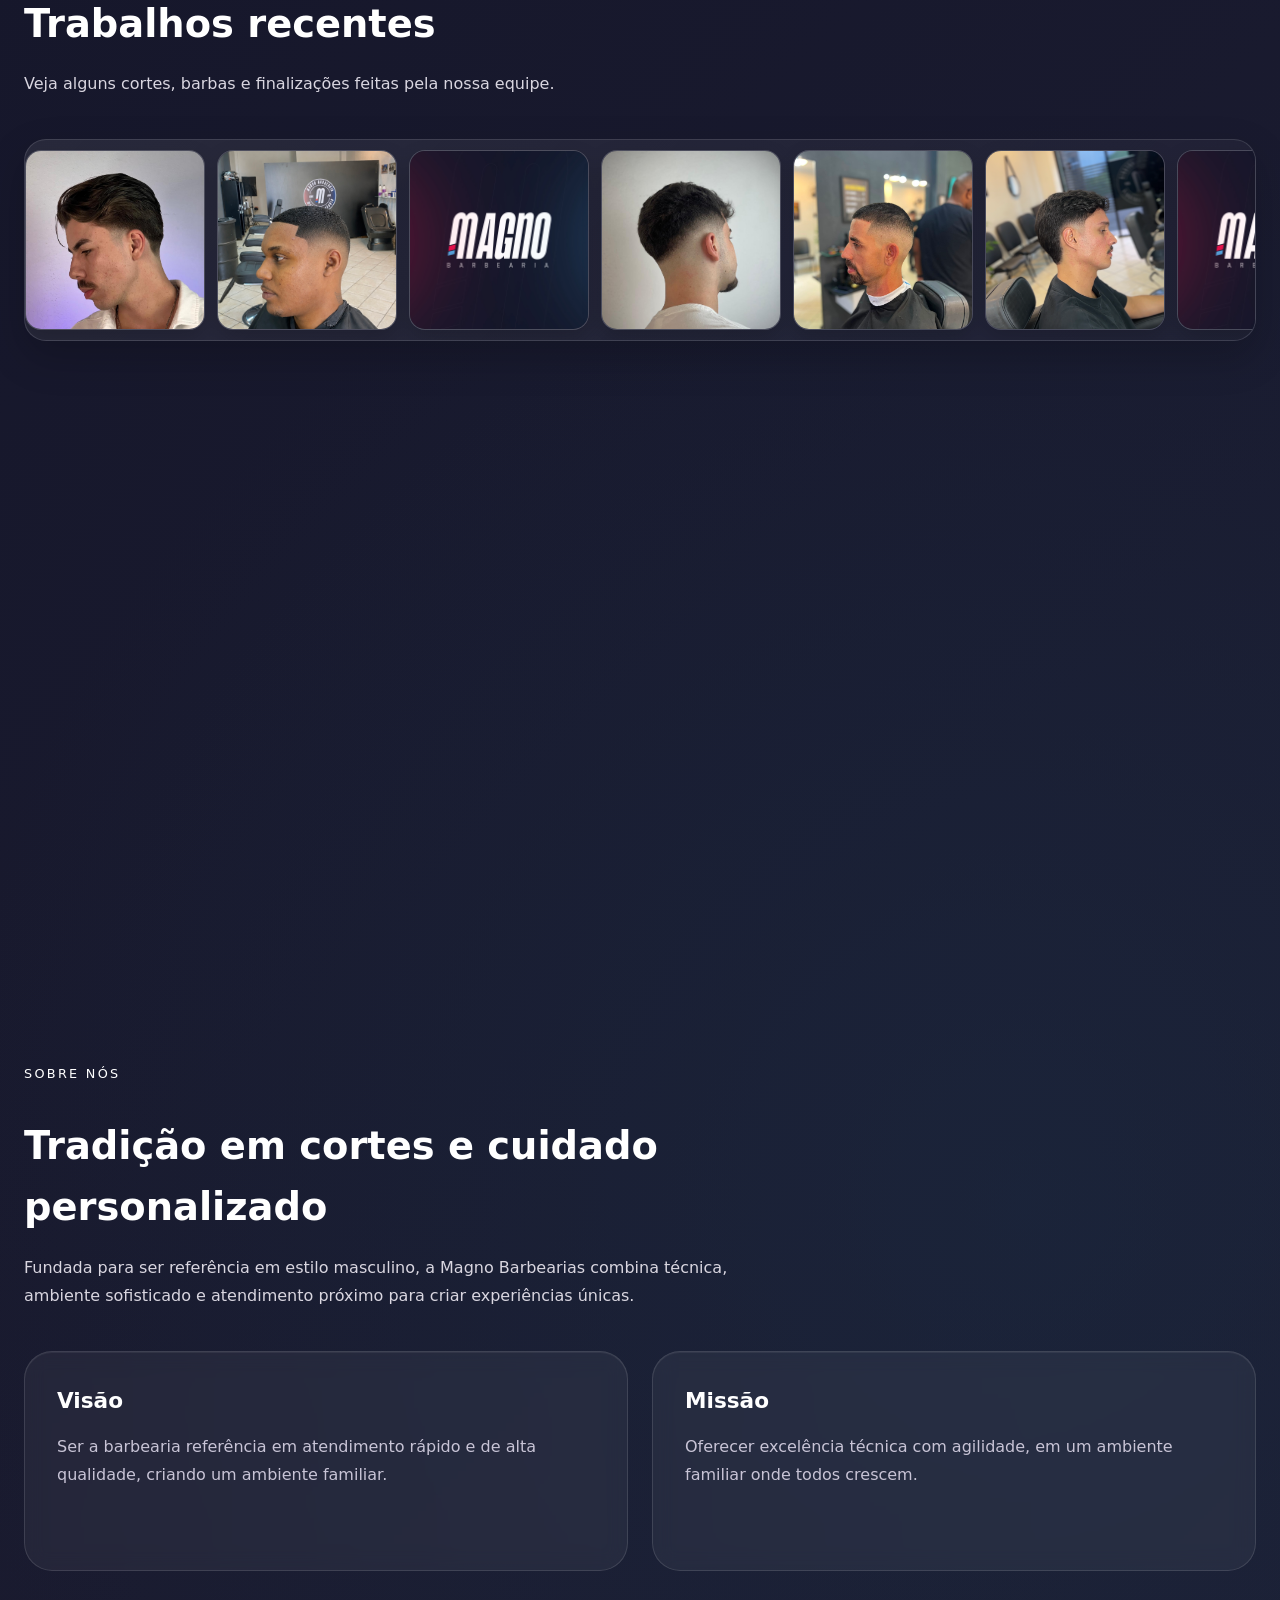
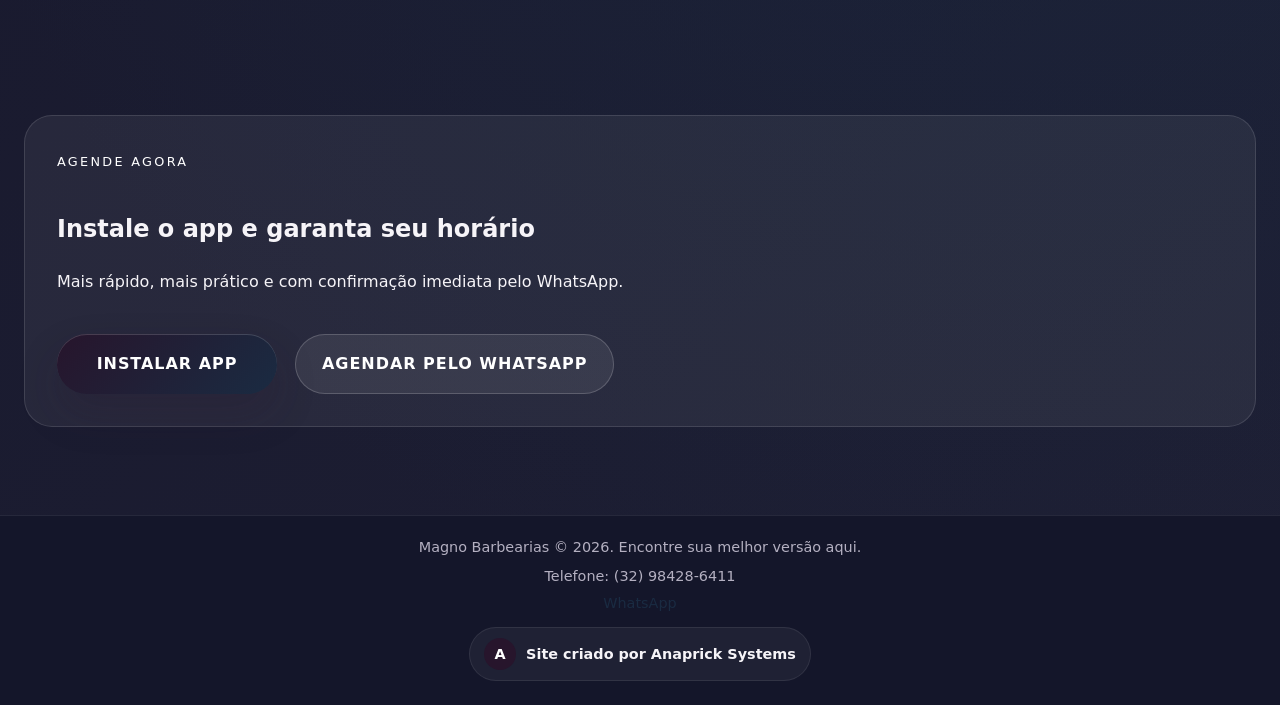
==== commit e2b6e5c9: "Atualizacão da logo" ====
--- a/index.html
+++ b/index.html
@@ -5,7 +5,7 @@
     <meta name="viewport" content="width=device-width, initial-scale=1.0">
     <meta name="description" content="Magno Barbearias — cortes, barba e estilo premium em Juiz de Fora.">
     <title>Magno Barbearias</title>
-    <link rel="icon" type="image/png" href="img/Perfil Nome escuro.jpg">
+    <link rel="icon" type="image/png" href="img/clube de assinaturas-2.png">
     <link rel="stylesheet" href="styles.css">
     <script src="index.js" defer></script>
 </head>
